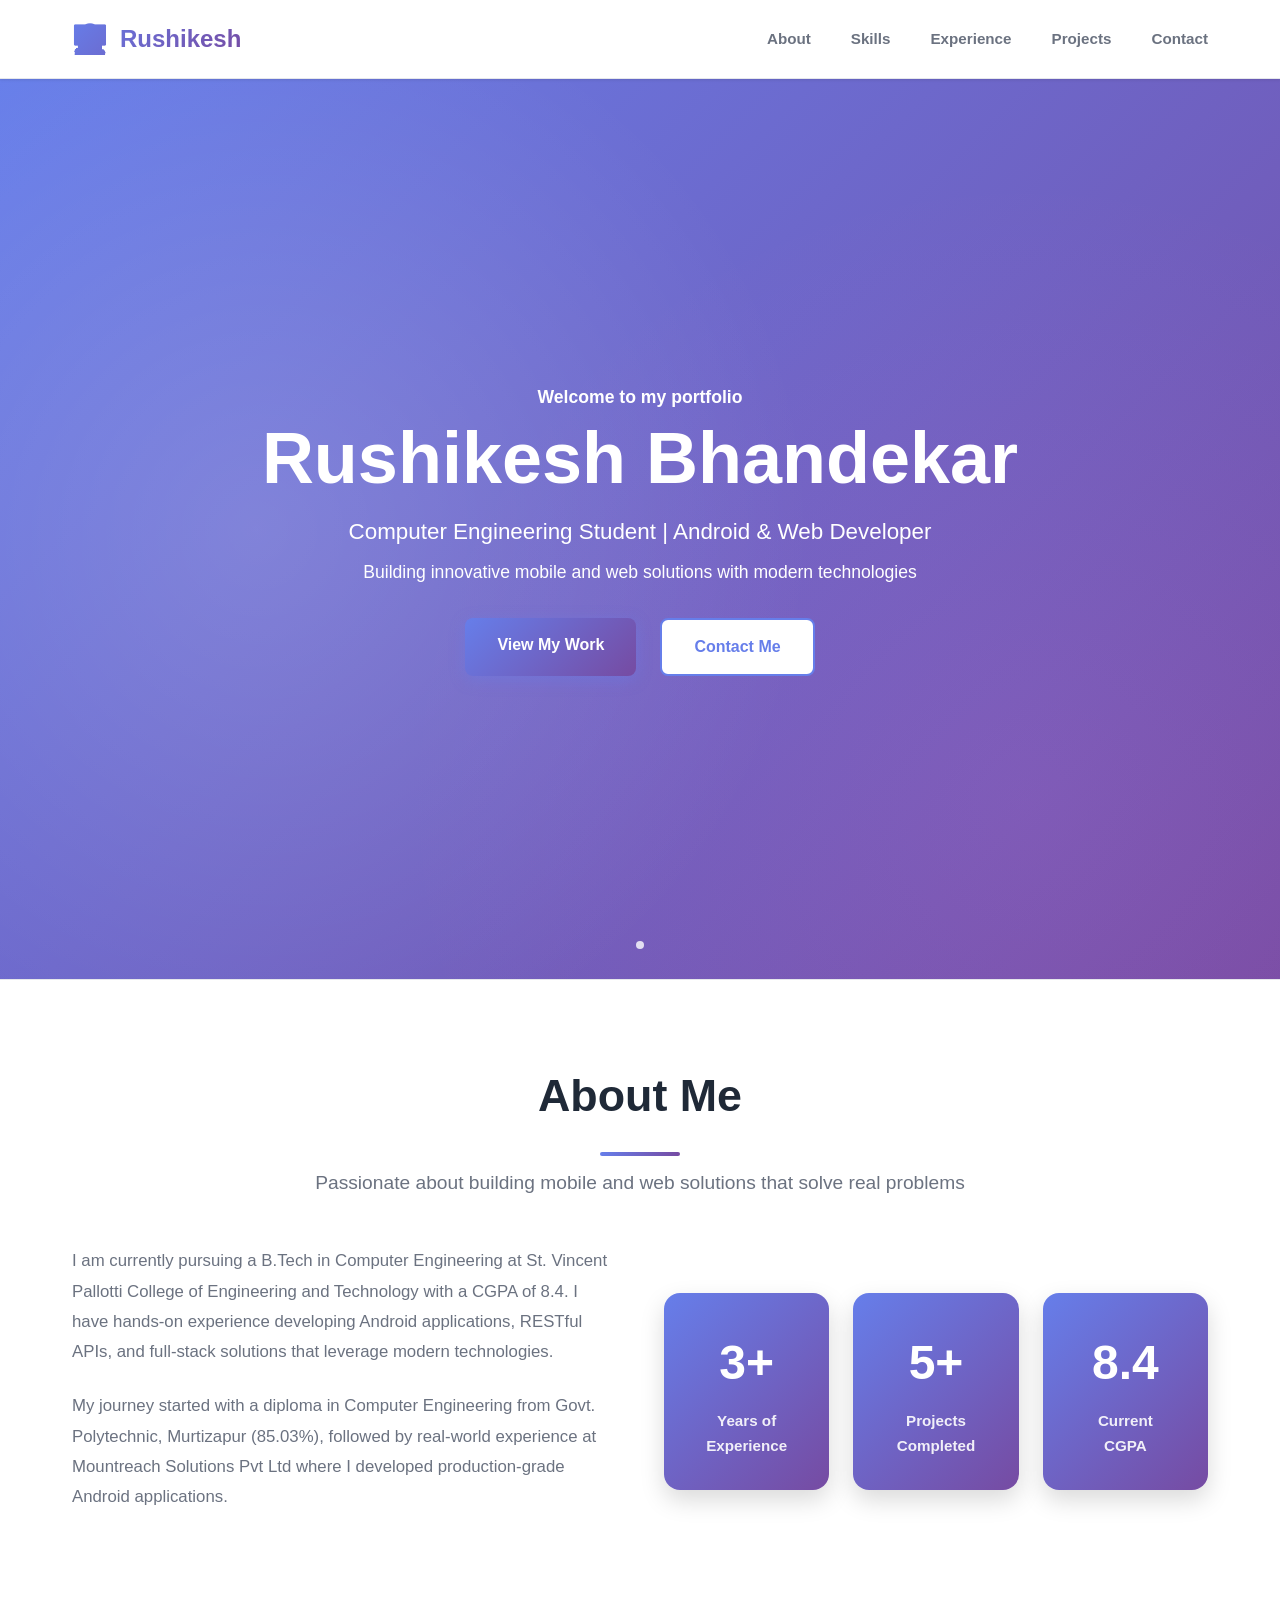
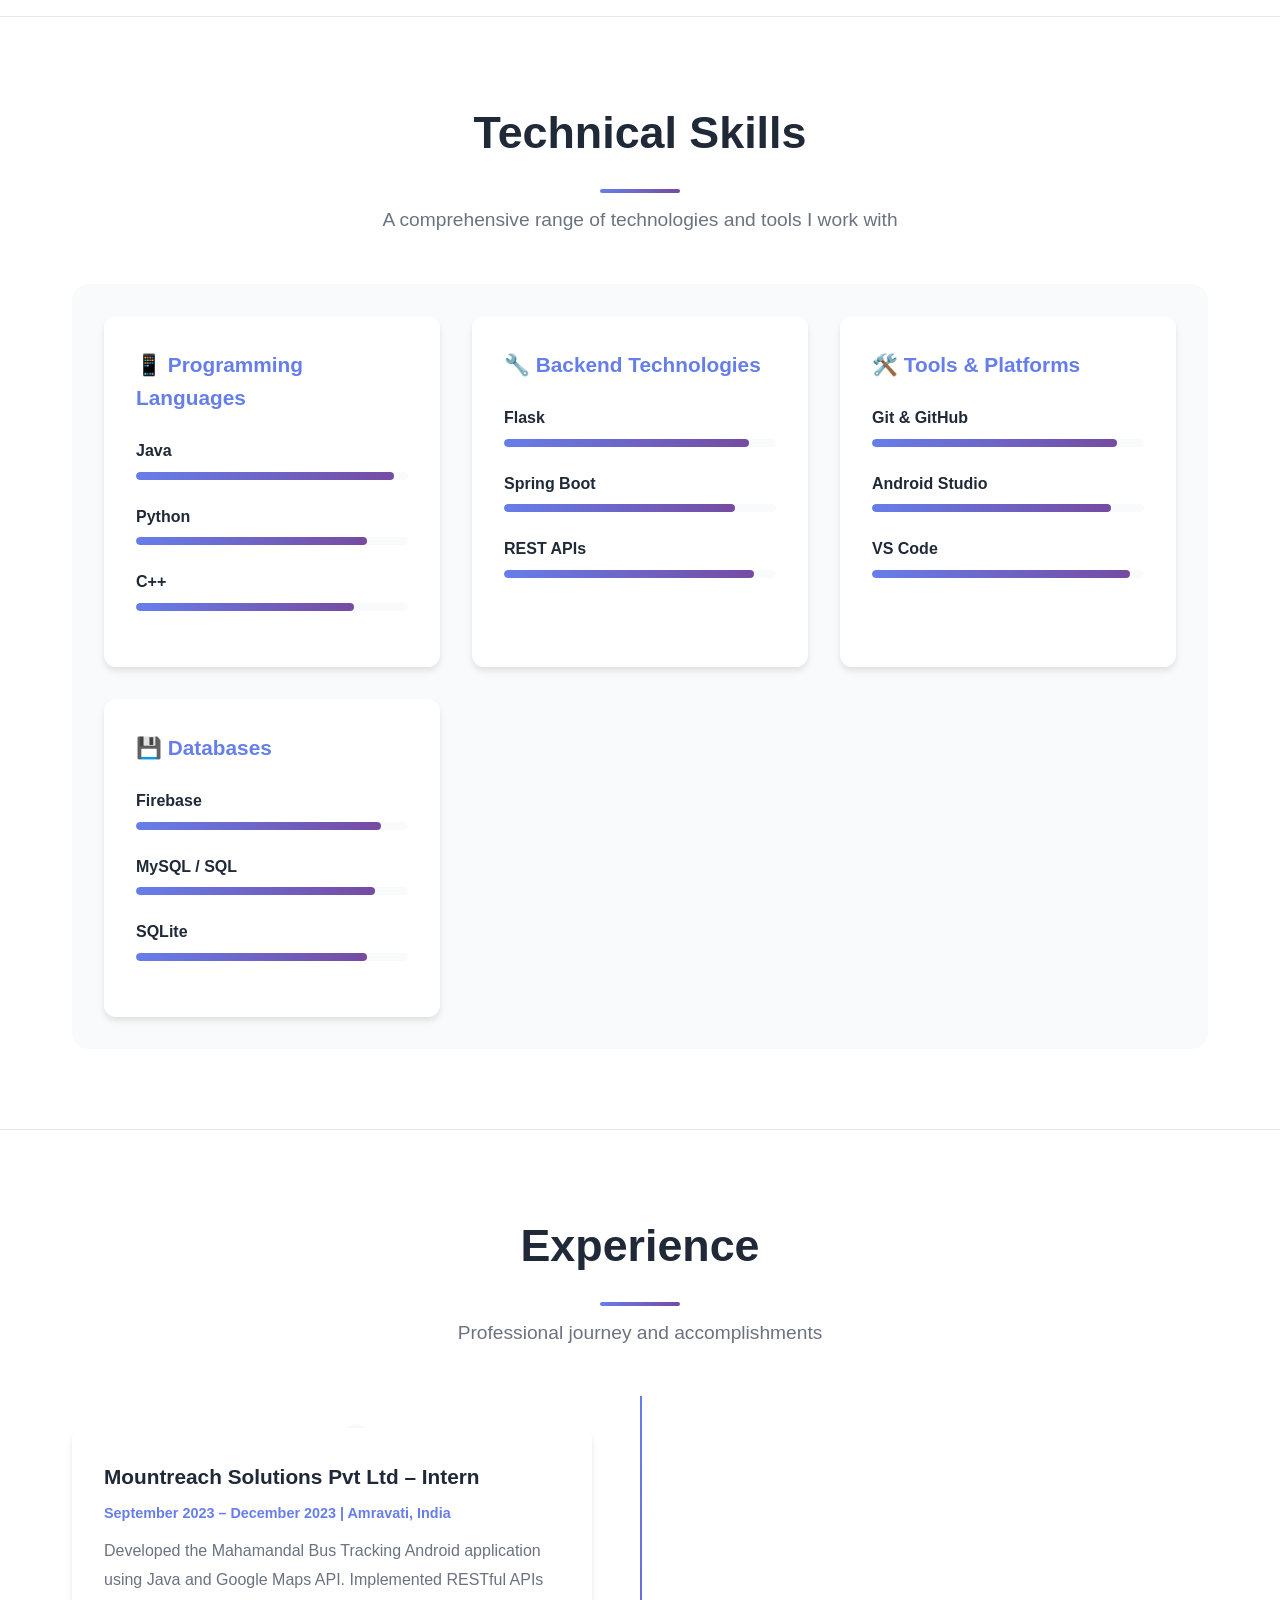
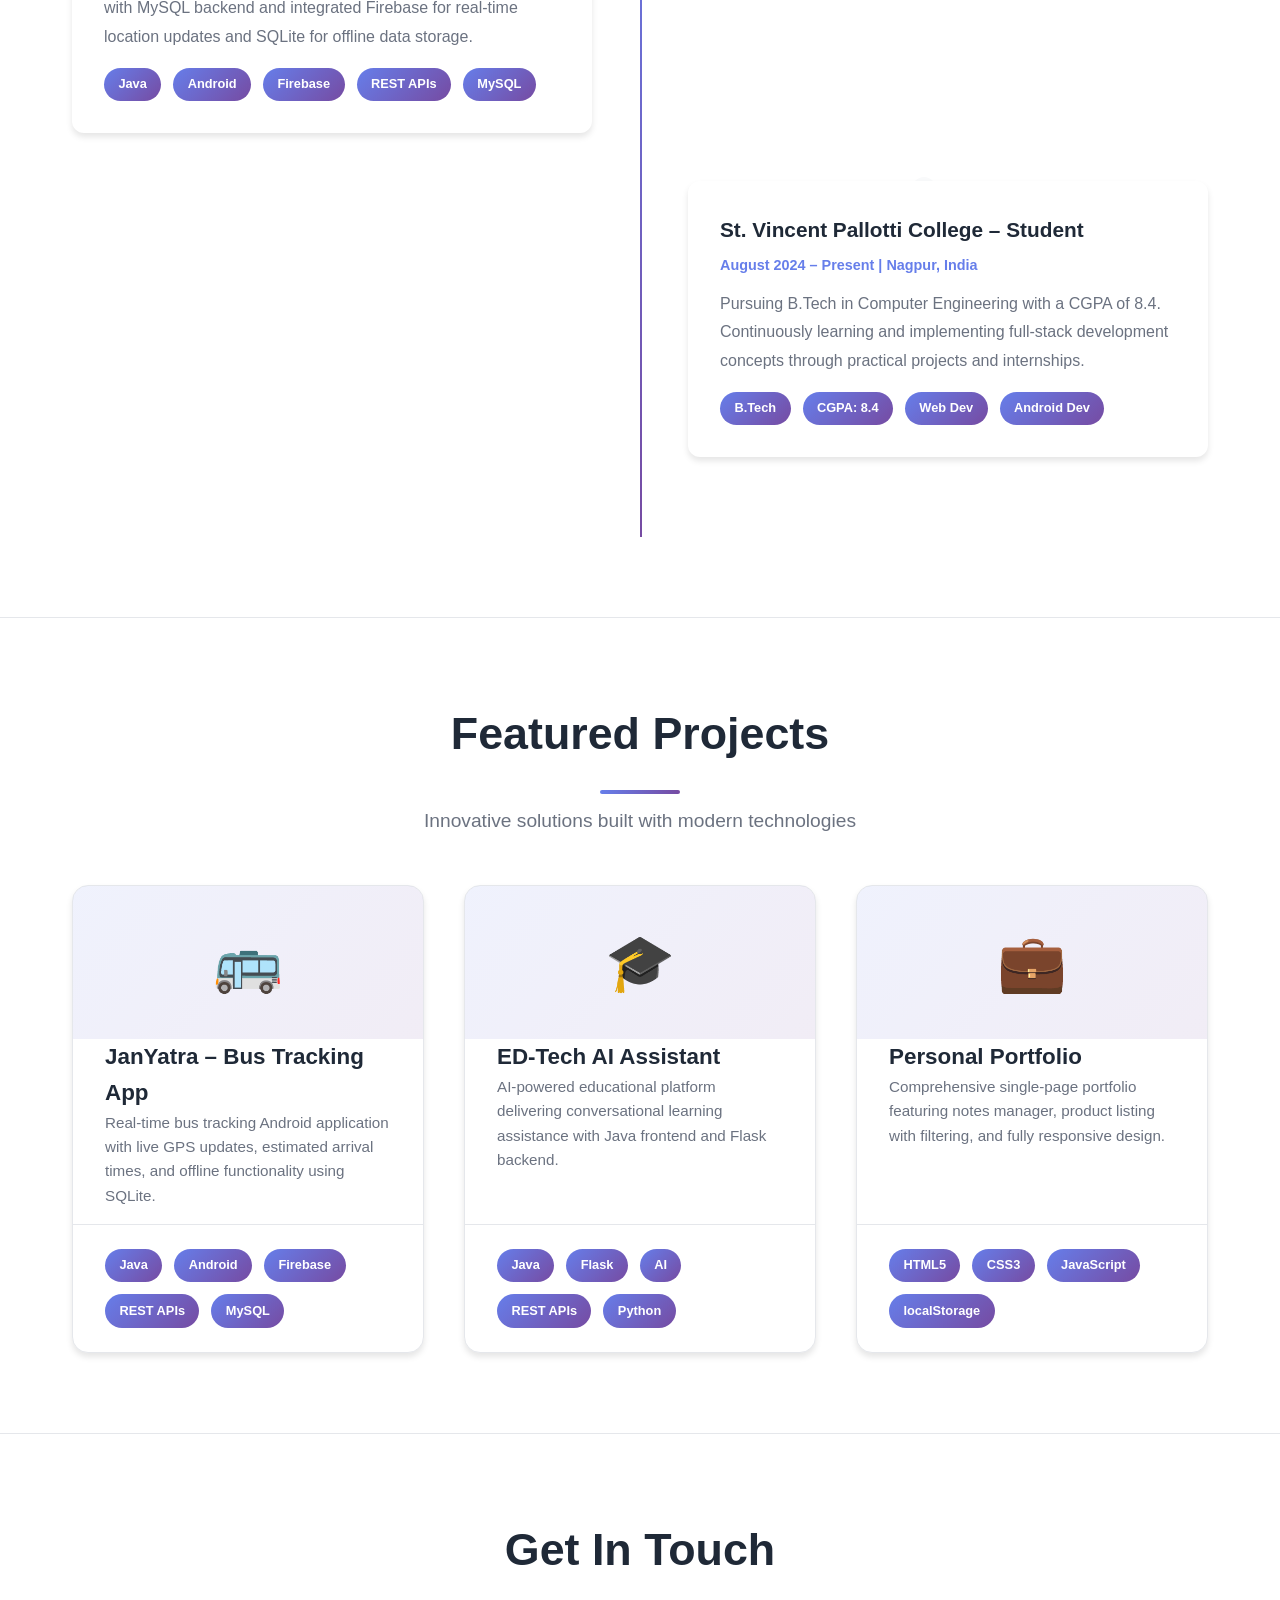
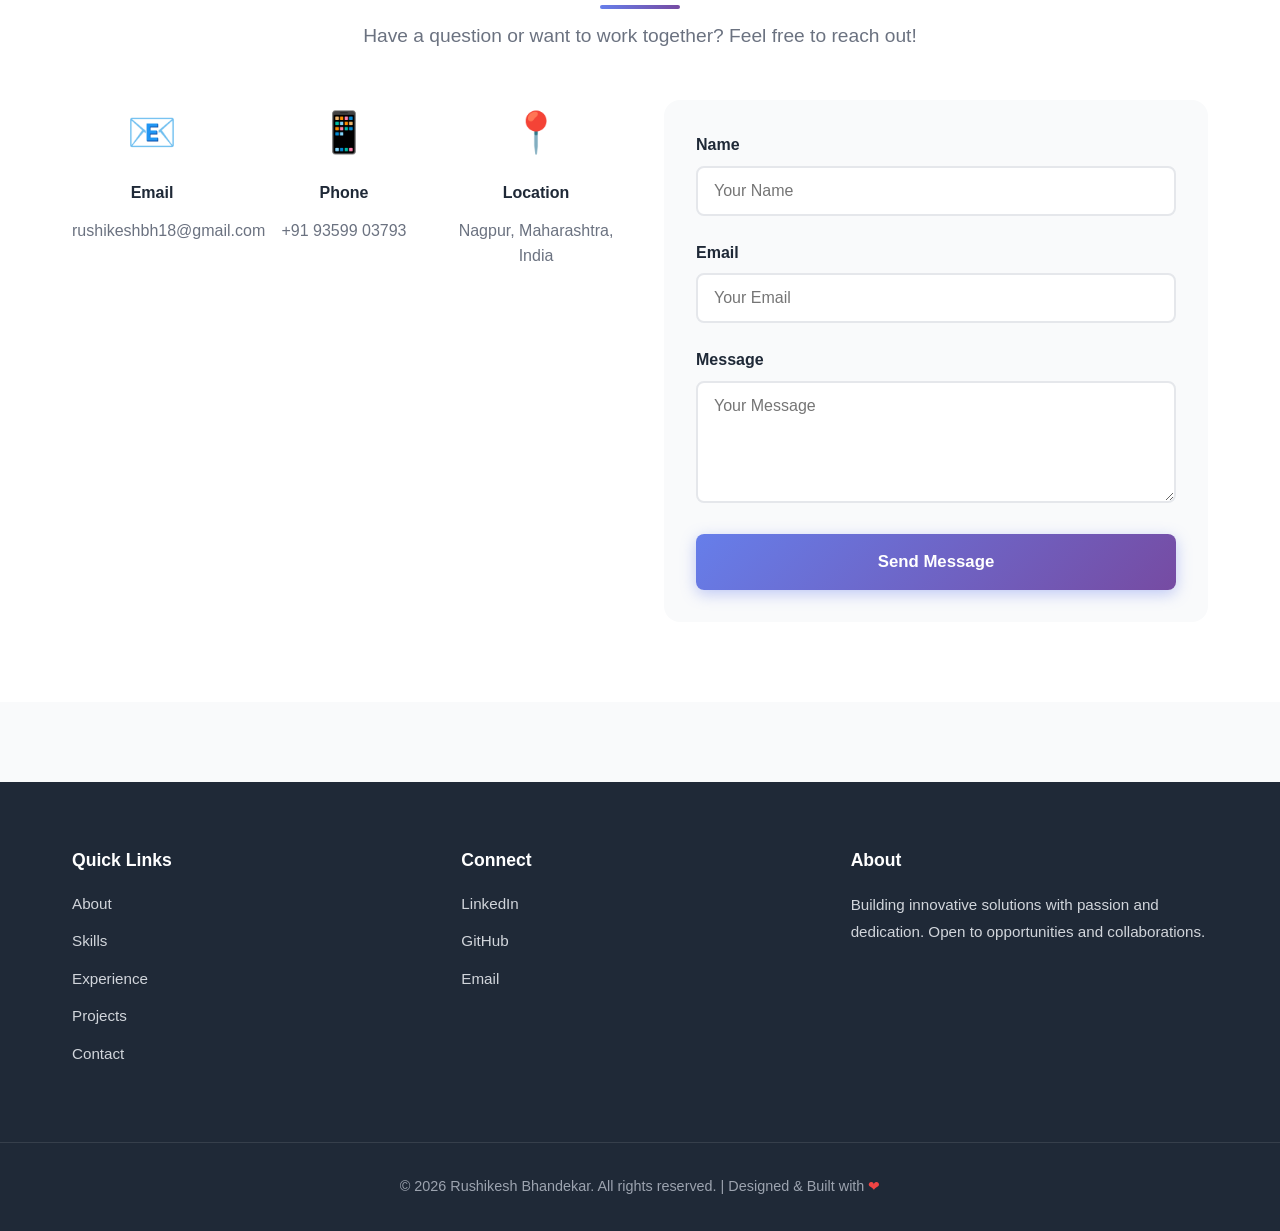
==== task-5-portfolio/index.html @ 99b53bf0 "Add Task 5: Professional Portfolio - Capstone Project with Performance Optimization" ====
<!DOCTYPE html>
<html lang="en">
<head>
    <meta charset="UTF-8">
    <meta name="viewport" content="width=device-width, initial-scale=1.0">
    <title>Rushikesh Bhandekar - Portfolio</title>
    <link rel="stylesheet" href="styles.css">
</head>
<body>
    <!-- Navigation -->
    <nav class="navbar">
        <div class="nav-container">
            <div class="logo">
                <span class="logo-icon">👨‍💻</span>
                <span class="logo-text">Rushikesh</span>
            </div>
            <button class="mobile-menu-toggle" id="mobileMenuToggle">
                <span></span>
                <span></span>
                <span></span>
            </button>
            <ul class="nav-links" id="navLinks">
                <li><a href="#about" class="nav-link active">About</a></li>
                <li><a href="#skills" class="nav-link">Skills</a></li>
                <li><a href="#experience" class="nav-link">Experience</a></li>
                <li><a href="#projects" class="nav-link">Projects</a></li>
                <li><a href="#contact" class="nav-link">Contact</a></li>
            </ul>
        </div>
    </nav>

    <!-- Hero Section -->
    <section class="hero">
        <div class="hero-bg"></div>
        <div class="hero-content">
            <div class="hero-text">
                <p class="hero-greeting">Welcome to my portfolio</p>
                <h1 class="hero-title">Rushikesh Bhandekar</h1>
                <p class="hero-subtitle">Computer Engineering Student | Android & Web Developer</p>
                <p class="hero-description">Building innovative mobile and web solutions with modern technologies</p>
            </div>
            <div class="hero-buttons">
                <a href="#projects" class="btn btn-primary">View My Work</a>
                <a href="#contact" class="btn btn-secondary">Contact Me</a>
            </div>
        </div>
        <div class="scroll-indicator">
            <div class="scroll-dot"></div>
        </div>
    </section>

    <!-- About Section -->
    <section class="section" id="about">
        <div class="section-wrapper">
            <h2 class="section-title">About Me</h2>
            <p class="section-subtitle">Passionate about building mobile and web solutions that solve real problems</p>
            <div class="about-grid">
                <div class="about-info">
                    <p>I am currently pursuing a B.Tech in Computer Engineering at St. Vincent Pallotti College of Engineering and Technology with a CGPA of 8.4. I have hands-on experience developing Android applications, RESTful APIs, and full-stack solutions that leverage modern technologies.</p>
                    <p>My journey started with a diploma in Computer Engineering from Govt. Polytechnic, Murtizapur (85.03%), followed by real-world experience at Mountreach Solutions Pvt Ltd where I developed production-grade Android applications.</p>
                </div>
                <div class="about-stats">
                    <div class="stat-box">
                        <span class="stat-number">3+</span>
                        <span class="stat-label">Years of Experience</span>
                    </div>
                    <div class="stat-box">
                        <span class="stat-number">5+</span>
                        <span class="stat-label">Projects Completed</span>
                    </div>
                    <div class="stat-box">
                        <span class="stat-number">8.4</span>
                        <span class="stat-label">Current CGPA</span>
                    </div>
                </div>
            </div>
        </div>
    </section>

    <!-- Skills Section -->
    <section class="section" id="skills">
        <div class="section-wrapper">
            <h2 class="section-title">Technical Skills</h2>
            <p class="section-subtitle">A comprehensive range of technologies and tools I work with</p>
            <div class="skills-container">
                <div class="skills-grid">
                    <div class="skill-category">
                        <h3>📱 Programming Languages</h3>
                        <div class="skill-item">
                            <span class="skill-name">Java</span>
                            <div class="skill-bar">
                                <div class="skill-progress" style="width: 95%"></div>
                            </div>
                        </div>
                        <div class="skill-item">
                            <span class="skill-name">Python</span>
                            <div class="skill-bar">
                                <div class="skill-progress" style="width: 85%"></div>
                            </div>
                        </div>
                        <div class="skill-item">
                            <span class="skill-name">C++</span>
                            <div class="skill-bar">
                                <div class="skill-progress" style="width: 80%"></div>
                            </div>
                        </div>
                    </div>
                    <div class="skill-category">
                        <h3>🔧 Backend Technologies</h3>
                        <div class="skill-item">
                            <span class="skill-name">Flask</span>
                            <div class="skill-bar">
                                <div class="skill-progress" style="width: 90%"></div>
                            </div>
                        </div>
                        <div class="skill-item">
                            <span class="skill-name">Spring Boot</span>
                            <div class="skill-bar">
                                <div class="skill-progress" style="width: 85%"></div>
                            </div>
                        </div>
                        <div class="skill-item">
                            <span class="skill-name">REST APIs</span>
                            <div class="skill-bar">
                                <div class="skill-progress" style="width: 92%"></div>
                            </div>
                        </div>
                    </div>
                    <div class="skill-category">
                        <h3>🛠️ Tools & Platforms</h3>
                        <div class="skill-item">
                            <span class="skill-name">Git & GitHub</span>
                            <div class="skill-bar">
                                <div class="skill-progress" style="width: 90%"></div>
                            </div>
                        </div>
                        <div class="skill-item">
                            <span class="skill-name">Android Studio</span>
                            <div class="skill-bar">
                                <div class="skill-progress" style="width: 88%"></div>
                            </div>
                        </div>
                        <div class="skill-item">
                            <span class="skill-name">VS Code</span>
                            <div class="skill-bar">
                                <div class="skill-progress" style="width: 95%"></div>
                            </div>
                        </div>
                    </div>
                    <div class="skill-category">
                        <h3>💾 Databases</h3>
                        <div class="skill-item">
                            <span class="skill-name">Firebase</span>
                            <div class="skill-bar">
                                <div class="skill-progress" style="width: 90%"></div>
                            </div>
                        </div>
                        <div class="skill-item">
                            <span class="skill-name">MySQL / SQL</span>
                            <div class="skill-bar">
                                <div class="skill-progress" style="width: 88%"></div>
                            </div>
                        </div>
                        <div class="skill-item">
                            <span class="skill-name">SQLite</span>
                            <div class="skill-bar">
                                <div class="skill-progress" style="width: 85%"></div>
                            </div>
                        </div>
                    </div>
                </div>
            </div>
        </div>
    </section>

    <!-- Experience Section -->
    <section class="section" id="experience">
        <div class="section-wrapper">
            <h2 class="section-title">Experience</h2>
            <p class="section-subtitle">Professional journey and accomplishments</p>
            <div class="experience-timeline">
                <div class="timeline-item">
                    <div class="timeline-marker"></div>
                    <div class="timeline-content">
                        <h3>Mountreach Solutions Pvt Ltd – Intern</h3>
                        <p class="timeline-date">September 2023 – December 2023 | Amravati, India</p>
                        <p class="timeline-description">Developed the Mahamandal Bus Tracking Android application using Java and Google Maps API. Implemented RESTful APIs with MySQL backend and integrated Firebase for real-time location updates and SQLite for offline data storage.</p>
                        <div class="timeline-tags">
                            <span class="tag">Java</span>
                            <span class="tag">Android</span>
                            <span class="tag">Firebase</span>
                            <span class="tag">REST APIs</span>
                            <span class="tag">MySQL</span>
                        </div>
                    </div>
                </div>
                <div class="timeline-item">
                    <div class="timeline-marker"></div>
                    <div class="timeline-content">
                        <h3>St. Vincent Pallotti College – Student</h3>
                        <p class="timeline-date">August 2024 – Present | Nagpur, India</p>
                        <p class="timeline-description">Pursuing B.Tech in Computer Engineering with a CGPA of 8.4. Continuously learning and implementing full-stack development concepts through practical projects and internships.</p>
                        <div class="timeline-tags">
                            <span class="tag">B.Tech</span>
                            <span class="tag">CGPA: 8.4</span>
                            <span class="tag">Web Dev</span>
                            <span class="tag">Android Dev</span>
                        </div>
                    </div>
                </div>
            </div>
        </div>
    </section>

    <!-- Projects Section -->
    <section class="section" id="projects">
        <div class="section-wrapper">
            <h2 class="section-title">Featured Projects</h2>
            <p class="section-subtitle">Innovative solutions built with modern technologies</p>
            <div class="projects-grid">
                <div class="project-card">
                    <div class="project-icon">🚌</div>
                    <h3 class="project-title">JanYatra – Bus Tracking App</h3>
                    <p class="project-description">Real-time bus tracking Android application with live GPS updates, estimated arrival times, and offline functionality using SQLite.</p>
                    <div class="project-tags">
                        <span class="tag">Java</span>
                        <span class="tag">Android</span>
                        <span class="tag">Firebase</span>
                        <span class="tag">REST APIs</span>
                        <span class="tag">MySQL</span>
                    </div>
                </div>
                <div class="project-card">
                    <div class="project-icon">🎓</div>
                    <h3 class="project-title">ED-Tech AI Assistant</h3>
                    <p class="project-description">AI-powered educational platform delivering conversational learning assistance with Java frontend and Flask backend.</p>
                    <div class="project-tags">
                        <span class="tag">Java</span>
                        <span class="tag">Flask</span>
                        <span class="tag">AI</span>
                        <span class="tag">REST APIs</span>
                        <span class="tag">Python</span>
                    </div>
                </div>
                <div class="project-card">
                    <div class="project-icon">💼</div>
                    <h3 class="project-title">Personal Portfolio</h3>
                    <p class="project-description">Comprehensive single-page portfolio featuring notes manager, product listing with filtering, and fully responsive design.</p>
                    <div class="project-tags">
                        <span class="tag">HTML5</span>
                        <span class="tag">CSS3</span>
                        <span class="tag">JavaScript</span>
                        <span class="tag">localStorage</span>
                    </div>
                </div>
            </div>
        </div>
    </section>

    <!-- Contact Section -->
    <section class="section" id="contact">
        <div class="section-wrapper">
            <h2 class="section-title">Get In Touch</h2>
            <p class="section-subtitle">Have a question or want to work together? Feel free to reach out!</p>
            <div class="contact-grid">
                <div class="contact-info">
                    <div class="contact-item">
                        <span class="contact-icon">📧</span>
                        <h4>Email</h4>
                        <a href="mailto:rushikeshbh18@gmail.com">rushikeshbh18@gmail.com</a>
                    </div>
                    <div class="contact-item">
                        <span class="contact-icon">📱</span>
                        <h4>Phone</h4>
                        <a href="tel:+919359903793">+91 93599 03793</a>
                    </div>
                    <div class="contact-item">
                        <span class="contact-icon">📍</span>
                        <h4>Location</h4>
                        <p>Nagpur, Maharashtra, India</p>
                    </div>
                </div>
                <form class="contact-form" id="contactForm">
                    <div class="form-group">
                        <label for="contactName" class="form-label">Name</label>
                        <input type="text" id="contactName" placeholder="Your Name" required class="form-input">
                    </div>
                    <div class="form-group">
                        <label for="contactEmail" class="form-label">Email</label>
                        <input type="email" id="contactEmail" placeholder="Your Email" required class="form-input">
                    </div>
                    <div class="form-group">
                        <label for="contactMessage" class="form-label">Message</label>
                        <textarea id="contactMessage" placeholder="Your Message" rows="5" required class="form-input"></textarea>
                    </div>
                    <button type="submit" class="btn btn-primary btn-large">Send Message</button>
                    <div id="contactSuccess" class="success-message hidden">✓ Message sent successfully!</div>
                </form>
            </div>
        </div>
    </section>

    <!-- Footer -->
    <footer class="footer">
        <div class="footer-content">
            <div class="footer-section">
                <h4>Quick Links</h4>
                <ul class="footer-links">
                    <li><a href="#about">About</a></li>
                    <li><a href="#skills">Skills</a></li>
                    <li><a href="#experience">Experience</a></li>
                    <li><a href="#projects">Projects</a></li>
                    <li><a href="#contact">Contact</a></li>
                </ul>
            </div>
            <div class="footer-section">
                <h4>Connect</h4>
                <ul class="social-links">
                    <li><a href="https://www.linkedin.com" target="_blank">LinkedIn</a></li>
                    <li><a href="https://github.com" target="_blank">GitHub</a></li>
                    <li><a href="mailto:rushikeshbh18@gmail.com">Email</a></li>
                </ul>
            </div>
            <div class="footer-section">
                <h4>About</h4>
                <p>Building innovative solutions with passion and dedication. Open to opportunities and collaborations.</p>
            </div>
        </div>
        <div class="footer-bottom">
            <p>&copy; 2026 Rushikesh Bhandekar. All rights reserved. | Designed & Built with <span class="heart">❤</span></p>
        </div>
    </footer>

    <script src="script.js"></script>
</body>
</html>
---- task-5-portfolio/styles.css ----
/* ============================================
   RUSHIKESH BHANDEKAR - PROFESSIONAL PORTFOLIO
   Modern, Clean, and Impressive Design
   ============================================ */

:root {
    --primary: #667eea;
    --primary-dark: #5568d3;
    --secondary: #764ba2;
    --accent: #f093fb;
    --success: #10b981;
    --danger: #ef4444;
    --text-dark: #1f2937;
    --text-light: #6b7280;
    --text-lighter: #9ca3af;
    --bg-light: #f9fafb;
    --bg-white: #ffffff;
    --border: #e5e7eb;
    --shadow-xs: 0 1px 2px rgba(0,0,0,0.05);
    --shadow-sm: 0 1px 3px rgba(0,0,0,0.1);
    --shadow-md: 0 4px 6px rgba(0,0,0,0.1);
    --shadow-lg: 0 10px 25px rgba(0,0,0,0.15);
    --shadow-xl: 0 20px 50px rgba(102,126,234,0.2);
    --transition: all 0.3s cubic-bezier(0.4, 0, 0.2, 1);
}

* {margin: 0; padding: 0; box-sizing: border-box;}
html {scroll-behavior: smooth;}
body {
    font-family: -apple-system, BlinkMacSystemFont, 'Segoe UI', 'Roboto', 'Oxygen', 'Ubuntu', 'Cantarell', sans-serif;
    background: var(--bg-light);
    color: var(--text-dark);
    line-height: 1.6;
}

/* ============= Navigation ============= */
.navbar {
    position: sticky;
    top: 0;
    background: rgba(255, 255, 255, 0.95);
    backdrop-filter: blur(10px);
    border-bottom: 1px solid var(--border);
    box-shadow: var(--shadow-sm);
    z-index: 1000;
    transition: var(--transition);
}

.nav-container {
    max-width: 1200px;
    margin: 0 auto;
    padding: 1rem 2rem;
    display: flex;
    justify-content: space-between;
    align-items: center;
}

.logo {
    display: flex;
    align-items: center;
    gap: 0.75rem;
    font-size: 1.5rem;
    font-weight: 800;
    background: linear-gradient(135deg, var(--primary), var(--secondary));
    -webkit-background-clip: text;
    -webkit-text-fill-color: transparent;
    background-clip: text;
    cursor: pointer;
    transition: var(--transition);
}

.logo:hover {
    transform: scale(1.05);
}

.logo-icon {font-size: 1.8rem;}

.nav-links {
    display: flex;
    list-style: none;
    gap: 2.5rem;
}

.nav-link {
    color: var(--text-light);
    text-decoration: none;
    font-weight: 600;
    font-size: 0.95rem;
    position: relative;
    transition: var(--transition);
}

.nav-link::after {
    content: '';
    position: absolute;
    bottom: -8px;
    left: 0;
    width: 0;
    height: 2px;
    background: linear-gradient(90deg, var(--primary), var(--secondary));
    transition: width 0.3s ease;
}

.nav-link:hover::after,
.nav-link.active::after {
    width: 100%;
}

.nav-link:hover,
.nav-link.active {
    color: var(--primary);
}

.mobile-menu-toggle {
    display: none;
    flex-direction: column;
    gap: 0.4rem;
    background: none;
    border: none;
    cursor: pointer;
    z-index: 1001;
}

.mobile-menu-toggle span {
    width: 25px;
    height: 3px;
    background: var(--text-dark);
    border-radius: 2px;
    transition: var(--transition);
}

.mobile-menu-toggle.active span:nth-child(1) {
    transform: rotate(45deg) translate(8px, 8px);
}

.mobile-menu-toggle.active span:nth-child(2) {
    opacity: 0;
}

.mobile-menu-toggle.active span:nth-child(3) {
    transform: rotate(-45deg) translate(7px, -7px);
}

/* ============= Hero Section ============= */
.hero {
    position: relative;
    min-height: 100vh;
    display: flex;
    align-items: center;
    justify-content: center;
    overflow: hidden;
    background: linear-gradient(135deg, var(--primary) 0%, var(--secondary) 100%);
    color: var(--bg-white);
    padding: 2rem;
}

.hero-bg {
    position: absolute;
    top: 0;
    left: 0;
    right: 0;
    bottom: 0;
    background: 
        radial-gradient(circle at 20% 50%, rgba(255,255,255,0.15) 0%, transparent 50%),
        radial-gradient(circle at 80% 80%, rgba(240, 147, 251, 0.1) 0%, transparent 50%);
    animation: bgAnimation 15s ease infinite;
}

@keyframes bgAnimation {
    0%, 100% { transform: translate(0, 0); }
    50% { transform: translate(20px, 20px); }
}

.hero-content {
    position: relative;
    z-index: 2;
    max-width: 800px;
    text-align: center;
    animation: fadeInUp 0.8s ease forwards;
}

.hero-greeting {
    font-size: 1.1rem;
    font-weight: 600;
    opacity: 0.9;
    margin-bottom: 0.5rem;
    animation: fadeInUp 0.8s ease 0.1s forwards;
    opacity: 0;
}

.hero-title {
    font-size: 4.5rem;
    font-weight: 900;
    margin-bottom: 1rem;
    line-height: 1.1;
    animation: fadeInUp 0.8s ease 0.2s forwards;
    opacity: 0;
}

.hero-subtitle {
    font-size: 1.4rem;
    margin-bottom: 0.5rem;
    opacity: 0.95;
    font-weight: 500;
    animation: fadeInUp 0.8s ease 0.3s forwards;
    opacity: 0;
}

.hero-description {
    font-size: 1.1rem;
    opacity: 0.85;
    margin-bottom: 2rem;
    animation: fadeInUp 0.8s ease 0.4s forwards;
    opacity: 0;
}

.hero-buttons {
    display: flex;
    gap: 1.5rem;
    justify-content: center;
    flex-wrap: wrap;
    animation: fadeInUp 0.8s ease 0.5s forwards;
    opacity: 0;
}

.scroll-indicator {
    position: absolute;
    bottom: 30px;
    left: 50%;
    transform: translateX(-50%);
    animation: bounce 2s infinite;
}

.scroll-dot {
    width: 8px;
    height: 8px;
    background: rgba(255, 255, 255, 0.8);
    border-radius: 50%;
}

@keyframes fadeInUp {
    from {
        opacity: 0;
        transform: translateY(30px);
    }
    to {
        opacity: 1;
        transform: translateY(0);
    }
}

@keyframes bounce {
    0%, 100% { transform: translateX(-50%) translateY(0); }
    50% { transform: translateX(-50%) translateY(-10px); }
}

/* ============= Sections ============= */
.section {
    background: var(--bg-white);
    border-top: 1px solid var(--border);
}

.section-wrapper {
    max-width: 1200px;
    margin: 0 auto;
    padding: 5rem 2rem;
}

.section-title {
    font-size: 2.8rem;
    font-weight: 800;
    text-align: center;
    margin-bottom: 0.75rem;
    color: var(--text-dark);
    position: relative;
    padding-bottom: 1.5rem;
}

.section-title::after {
    content: '';
    position: absolute;
    bottom: 0;
    left: 50%;
    transform: translateX(-50%);
    width: 80px;
    height: 4px;
    background: linear-gradient(90deg, var(--primary), var(--secondary));
    border-radius: 2px;
}

.section-subtitle {
    text-align: center;
    color: var(--text-light);
    font-size: 1.2rem;
    margin-bottom: 3rem;
    font-weight: 500;
}

/* ============= About Section ============= */
.about-grid {
    display: grid;
    grid-template-columns: 1fr 1fr;
    gap: 3rem;
    align-items: center;
}

.about-info p {
    margin-bottom: 1.5rem;
    font-size: 1.05rem;
    line-height: 1.8;
    color: var(--text-light);
}

.about-stats {
    display: grid;
    grid-template-columns: repeat(3, 1fr);
    gap: 1.5rem;
}

.stat-box {
    background: linear-gradient(135deg, var(--primary), var(--secondary));
    color: var(--bg-white);
    padding: 2rem;
    border-radius: 16px;
    text-align: center;
    box-shadow: var(--shadow-lg);
    transition: var(--transition);
    transform: translateY(0);
}

.stat-box:hover {
    transform: translateY(-10px);
    box-shadow: var(--shadow-xl);
}

.stat-number {
    display: block;
    font-size: 3rem;
    font-weight: 900;
    margin-bottom: 0.5rem;
}

.stat-label {
    display: block;
    font-size: 0.95rem;
    opacity: 0.9;
    font-weight: 600;
}

/* ============= Skills Section ============= */
.skills-container {
    background: var(--bg-light);
    padding: 2rem;
    border-radius: 16px;
}

.skills-grid {
    display: grid;
    grid-template-columns: repeat(auto-fit, minmax(250px, 1fr));
    gap: 2rem;
}

.skill-category {
    background: var(--bg-white);
    padding: 2rem;
    border-radius: 12px;
    box-shadow: var(--shadow-md);
    transition: var(--transition);
}

.skill-category:hover {
    box-shadow: var(--shadow-lg);
    transform: translateY(-5px);
}

.skill-category h3 {
    font-size: 1.3rem;
    margin-bottom: 1.5rem;
    color: var(--primary);
}

.skill-item {
    margin-bottom: 1.5rem;
}

.skill-name {
    display: flex;
    justify-content: space-between;
    align-items: center;
    margin-bottom: 0.5rem;
    font-weight: 600;
    color: var(--text-dark);
}

.skill-bar {
    width: 100%;
    height: 8px;
    background: var(--bg-light);
    border-radius: 4px;
    overflow: hidden;
}

.skill-progress {
    height: 100%;
    background: linear-gradient(90deg, var(--primary), var(--secondary));
    border-radius: 4px;
    transition: width 1s ease;
    animation: slideRight 1s ease forwards;
}

@keyframes slideRight {
    from { width: 0 !important; }
}

/* ============= Experience Section ============= */
.experience-timeline {
    position: relative;
    padding: 2rem 0;
}

.experience-timeline::before {
    content: '';
    position: absolute;
    left: 50%;
    top: 0;
    bottom: 0;
    width: 2px;
    background: linear-gradient(180deg, var(--primary), var(--secondary));
}

.timeline-item {
    margin-bottom: 3rem;
    position: relative;
}

.timeline-item:nth-child(odd) {
    margin-left: 0;
    margin-right: 50%;
    padding-right: 3rem;
}

.timeline-item:nth-child(even) {
    margin-left: 50%;
    margin-right: 0;
    padding-left: 3rem;
}

.timeline-marker {
    position: absolute;
    left: 50%;
    top: 0;
    width: 16px;
    height: 16px;
    background: var(--bg-white);
    border: 3px solid var(--primary);
    border-radius: 50%;
    transform: translateX(-50%);
    box-shadow: 0 0 0 4px var(--bg-light);
}

.timeline-content {
    background: var(--bg-white);
    padding: 2rem;
    border-radius: 12px;
    box-shadow: var(--shadow-md);
    transition: var(--transition);
}

.timeline-content:hover {
    box-shadow: var(--shadow-lg);
    transform: translateY(-5px);
}

.timeline-content h3 {
    font-size: 1.3rem;
    margin-bottom: 0.5rem;
    color: var(--text-dark);
}

.timeline-date {
    color: var(--primary);
    font-weight: 600;
    font-size: 0.9rem;
    margin-bottom: 0.75rem;
}

.timeline-description {
    color: var(--text-light);
    line-height: 1.8;
    margin-bottom: 1rem;
}

.timeline-tags {
    display: flex;
    flex-wrap: wrap;
    gap: 0.75rem;
}

.tag {
    background: linear-gradient(135deg, var(--primary), var(--secondary));
    color: var(--bg-white);
    padding: 0.4rem 0.9rem;
    border-radius: 20px;
    font-size: 0.8rem;
    font-weight: 600;
}

/* ============= Projects Section ============= */
.projects-grid {
    display: grid;
    grid-template-columns: repeat(auto-fit, minmax(300px, 1fr));
    gap: 2.5rem;
}

.project-card {
    background: var(--bg-white);
    border-radius: 16px;
    overflow: hidden;
    box-shadow: var(--shadow-md);
    transition: var(--transition);
    display: flex;
    flex-direction: column;
    border: 1px solid var(--border);
}

.project-card:hover {
    transform: translateY(-15px);
    box-shadow: var(--shadow-xl);
    border-color: var(--primary);
}

.project-icon {
    font-size: 3.5rem;
    text-align: center;
    padding: 2rem;
    background: linear-gradient(135deg, rgba(102,126,234,0.1), rgba(118,75,162,0.1));
}

.project-title {
    font-size: 1.4rem;
    font-weight: 700;
    padding: 0 2rem;
    color: var(--text-dark);
}

.project-description {
    padding: 0 2rem 1rem;
    font-size: 0.95rem;
    color: var(--text-light);
    flex-grow: 1;
}

.project-tags {
    padding: 1.5rem 2rem;
    display: flex;
    flex-wrap: wrap;
    gap: 0.75rem;
    border-top: 1px solid var(--border);
}

/* ============= Contact Section ============= */
.contact-grid {
    display: grid;
    grid-template-columns: 1fr 1fr;
    gap: 3rem;
}

.contact-info {
    display: grid;
    grid-template-columns: repeat(auto-fit, minmax(150px, 1fr));
    gap: 2rem;
}

.contact-item {
    text-align: center;
}

.contact-icon {
    font-size: 2.5rem;
    display: block;
    margin-bottom: 1rem;
}

.contact-item h4 {
    margin-bottom: 0.75rem;
    color: var(--text-dark);
}

.contact-item a,
.contact-item p {
    color: var(--text-light);
    text-decoration: none;
    transition: var(--transition);
}

.contact-item a:hover {
    color: var(--primary);
}

.contact-form {
    background: var(--bg-light);
    padding: 2rem;
    border-radius: 16px;
}

.form-group {
    margin-bottom: 1.5rem;
}

.form-label {
    display: block;
    font-weight: 600;
    margin-bottom: 0.5rem;
    color: var(--text-dark);
}

.form-input {
    width: 100%;
    padding: 0.875rem 1rem;
    border: 2px solid var(--border);
    border-radius: 8px;
    font-size: 1rem;
    background: var(--bg-white);
    color: var(--text-dark);
    transition: var(--transition);
    font-family: inherit;
}

.form-input:focus {
    outline: none;
    border-color: var(--primary);
    box-shadow: 0 0 0 3px rgba(102, 126, 234, 0.1);
}

.success-message {
    background: #d1fae5;
    color: #065f46;
    padding: 1rem;
    border-radius: 8px;
    border-left: 4px solid var(--success);
    font-weight: 600;
    display: none;
    margin-top: 1rem;
}

.success-message.show {
    display: block;
    animation: slideDown 0.3s ease;
}

@keyframes slideDown {
    from {
        opacity: 0;
        transform: translateY(-10px);
    }
    to {
        opacity: 1;
        transform: translateY(0);
    }
}

/* ============= Buttons ============= */
.btn {
    padding: 0.875rem 2rem;
    border: none;
    border-radius: 8px;
    font-size: 1rem;
    font-weight: 600;
    cursor: pointer;
    transition: var(--transition);
    display: inline-block;
    text-decoration: none;
    text-align: center;
}

.btn-primary {
    background: linear-gradient(135deg, var(--primary), var(--secondary));
    color: var(--bg-white);
    box-shadow: 0 4px 15px rgba(102, 126, 234, 0.4);
}

.btn-primary:hover {
    transform: translateY(-3px);
    box-shadow: 0 6px 25px rgba(102, 126, 234, 0.5);
}

.btn-secondary {
    background: var(--bg-white);
    color: var(--primary);
    border: 2px solid var(--primary);
}

.btn-secondary:hover {
    background: var(--bg-light);
    border-color: var(--secondary);
    color: var(--secondary);
}

.btn-large {
    width: 100%;
    padding: 1.125rem 2rem;
    font-size: 1.05rem;
}

/* ============= Footer ============= */
.footer {
    background: var(--text-dark);
    color: var(--bg-white);
    margin-top: 5rem;
}

.footer-content {
    max-width: 1200px;
    margin: 0 auto;
    padding: 4rem 2rem;
    display: grid;
    grid-template-columns: repeat(auto-fit, minmax(250px, 1fr));
    gap: 2rem;
}

.footer-section h4 {
    font-size: 1.1rem;
    margin-bottom: 1rem;
    color: var(--bg-white);
    font-weight: 700;
}

.footer-section p {
    color: #d1d5db;
    font-size: 0.95rem;
    line-height: 1.8;
}

.footer-links,
.social-links {
    list-style: none;
}

.footer-links li,
.social-links li {
    margin-bottom: 0.75rem;
}

.footer-links a,
.social-links a {
    color: #d1d5db;
    text-decoration: none;
    transition: var(--transition);
    font-size: 0.95rem;
}

.footer-links a:hover,
.social-links a:hover {
    color: var(--primary);
    transform: translateX(5px);
}

.footer-bottom {
    border-top: 1px solid rgba(255, 255, 255, 0.1);
    padding: 2rem;
    text-align: center;
    color: #9ca3af;
    font-size: 0.9rem;
}

.heart {
    color: var(--danger);
    animation: heartbeat 0.6s ease infinite;
}

@keyframes heartbeat {
    0%, 100% { transform: scale(1); }
    50% { transform: scale(1.2); }
}

/* ============= Responsive Design ============= */
@media (max-width: 768px) {
    .hero-title { font-size: 3rem; }
    .hero-subtitle { font-size: 1.2rem; }
    .section-title { font-size: 2rem; }
    .about-grid { grid-template-columns: 1fr; }
    .about-stats { grid-template-columns: repeat(2, 1fr); gap: 1rem; }
    .nav-links { gap: 1rem; }
    
    .experience-timeline::before { left: 0; }
    .timeline-item:nth-child(odd),
    .timeline-item:nth-child(even) {
        margin-left: 0;
        margin-right: 0;
        padding-left: 3rem;
    }
    .timeline-marker { left: 0; }
    
    .contact-grid { grid-template-columns: 1fr; }
    .contact-info { grid-template-columns: repeat(3, 1fr); }
    .hero-buttons { flex-direction: column; gap: 1rem; }
}

@media (max-width: 480px) {
    .mobile-menu-toggle { display: flex; }
    .nav-links {
        position: absolute;
        top: 100%;
        left: 0;
        right: 0;
        background: var(--bg-white);
        flex-direction: column;
        gap: 0;
        max-height: 0;
        overflow: hidden;
        transition: max-height 0.3s ease;
    }
    .nav-links.active { max-height: 400px; }
    .nav-links li { border-bottom: 1px solid var(--border); }
    .nav-links a { display: block; padding: 1rem 2rem; }
    
    .logo-text { display: none; }
    .hero { padding: 2rem 1rem; min-height: 80vh; }
    .hero-title { font-size: 2rem; }
    .hero-subtitle { font-size: 1rem; }
    .section-title { font-size: 1.5rem; }
    .section-wrapper { padding: 3rem 1rem; }
    
    .about-stats { grid-template-columns: 1fr; }
    .projects-grid,
    .skills-grid { grid-template-columns: 1fr; }
    .contact-info { grid-template-columns: 1fr; }
    .form-input { font-size: 16px; }
}

@media (max-width: 360px) {
    .hero-title { font-size: 1.5rem; }
    .section-title { font-size: 1.3rem; }
    .stat-number { font-size: 2rem; }
    .project-title { font-size: 1.1rem; }
    .btn { padding: 0.75rem 1.5rem; font-size: 0.9rem; }
}

/* ============= Utility Classes ============= */
.hidden { display: none !important; }
.show { display: block !important; }
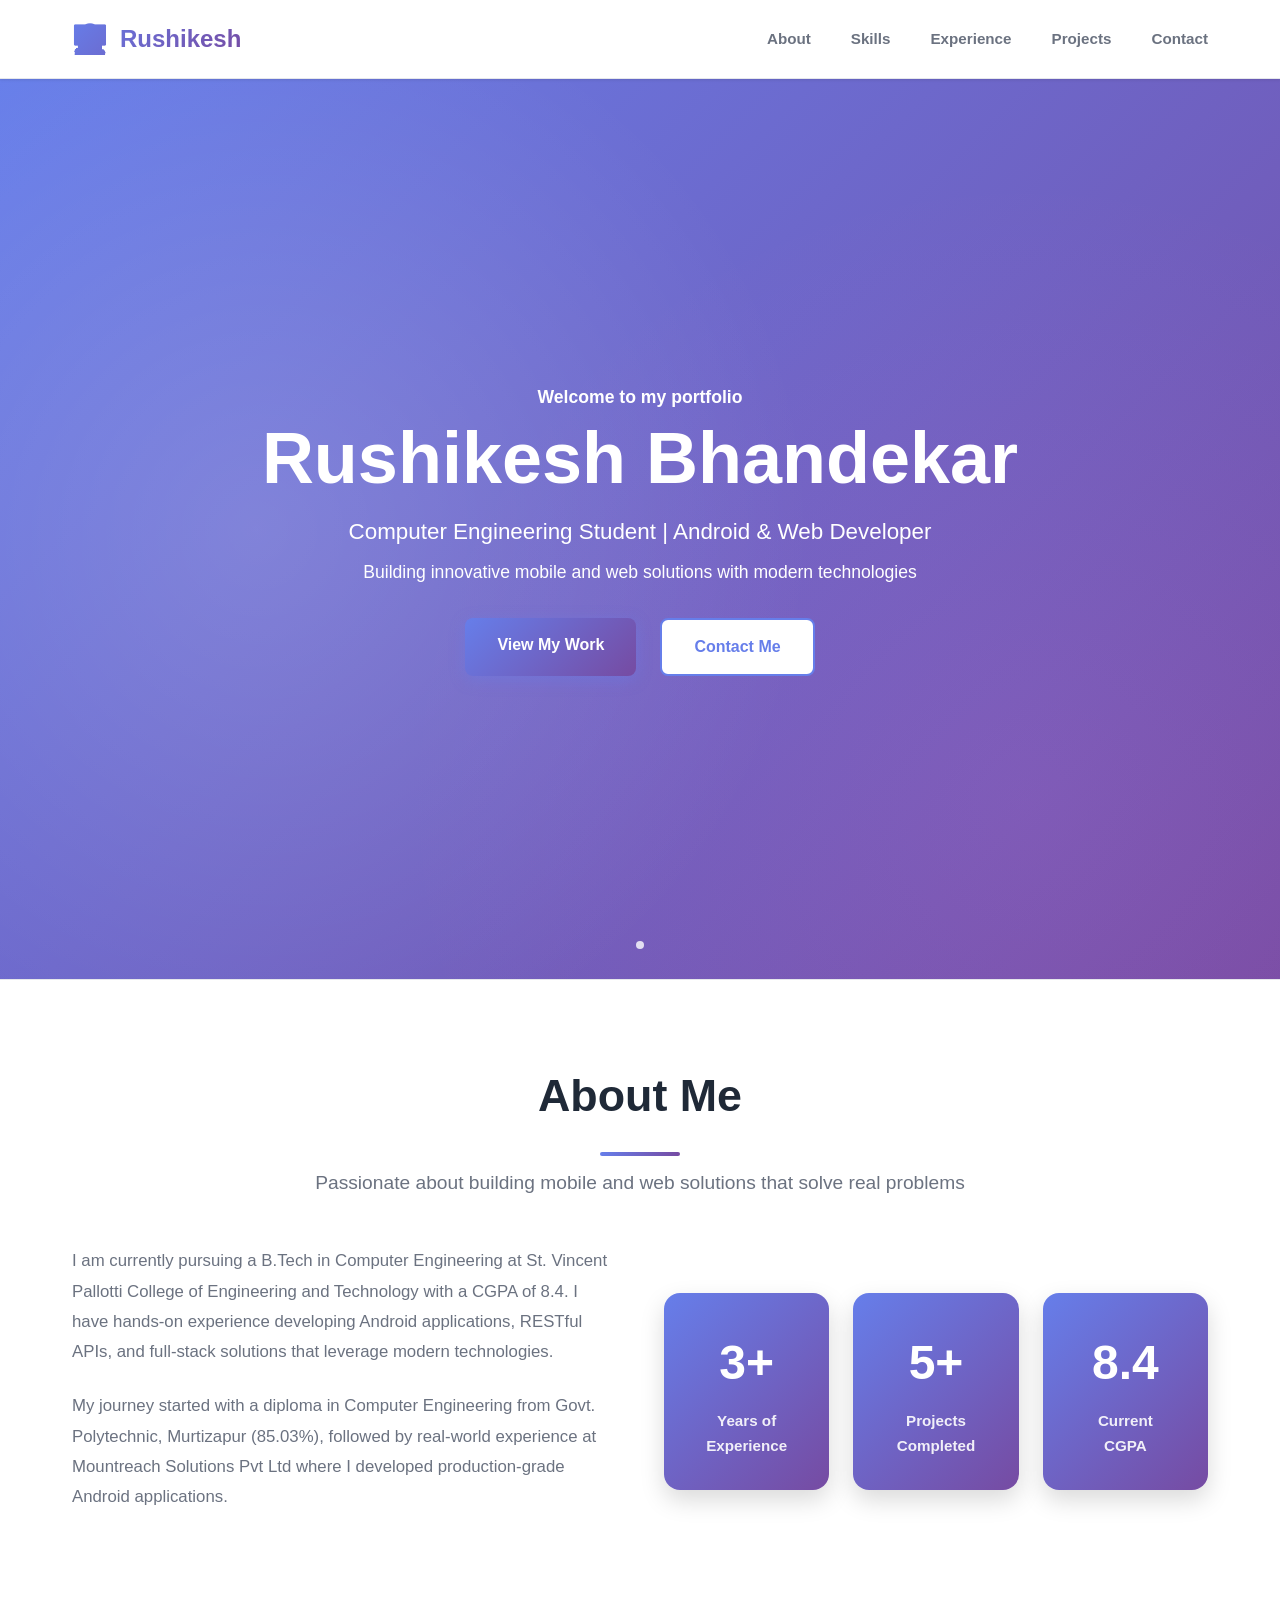
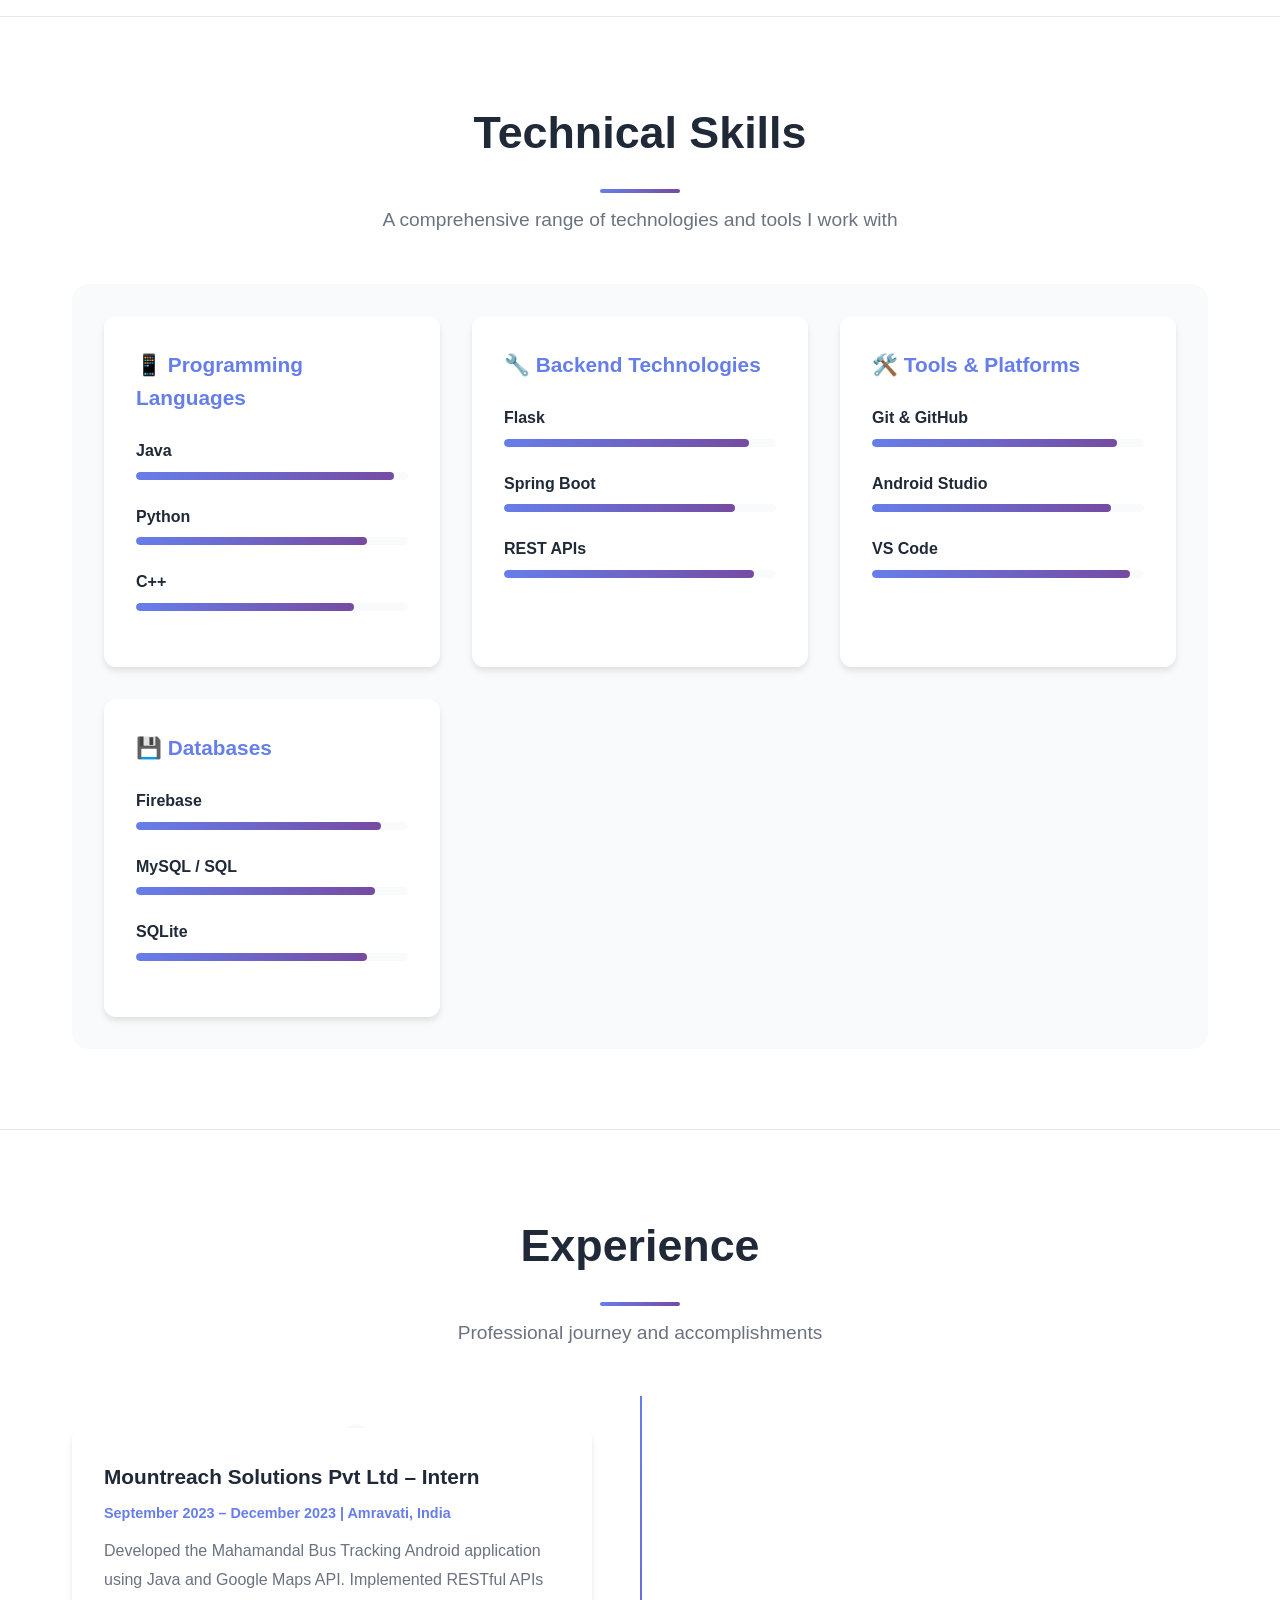
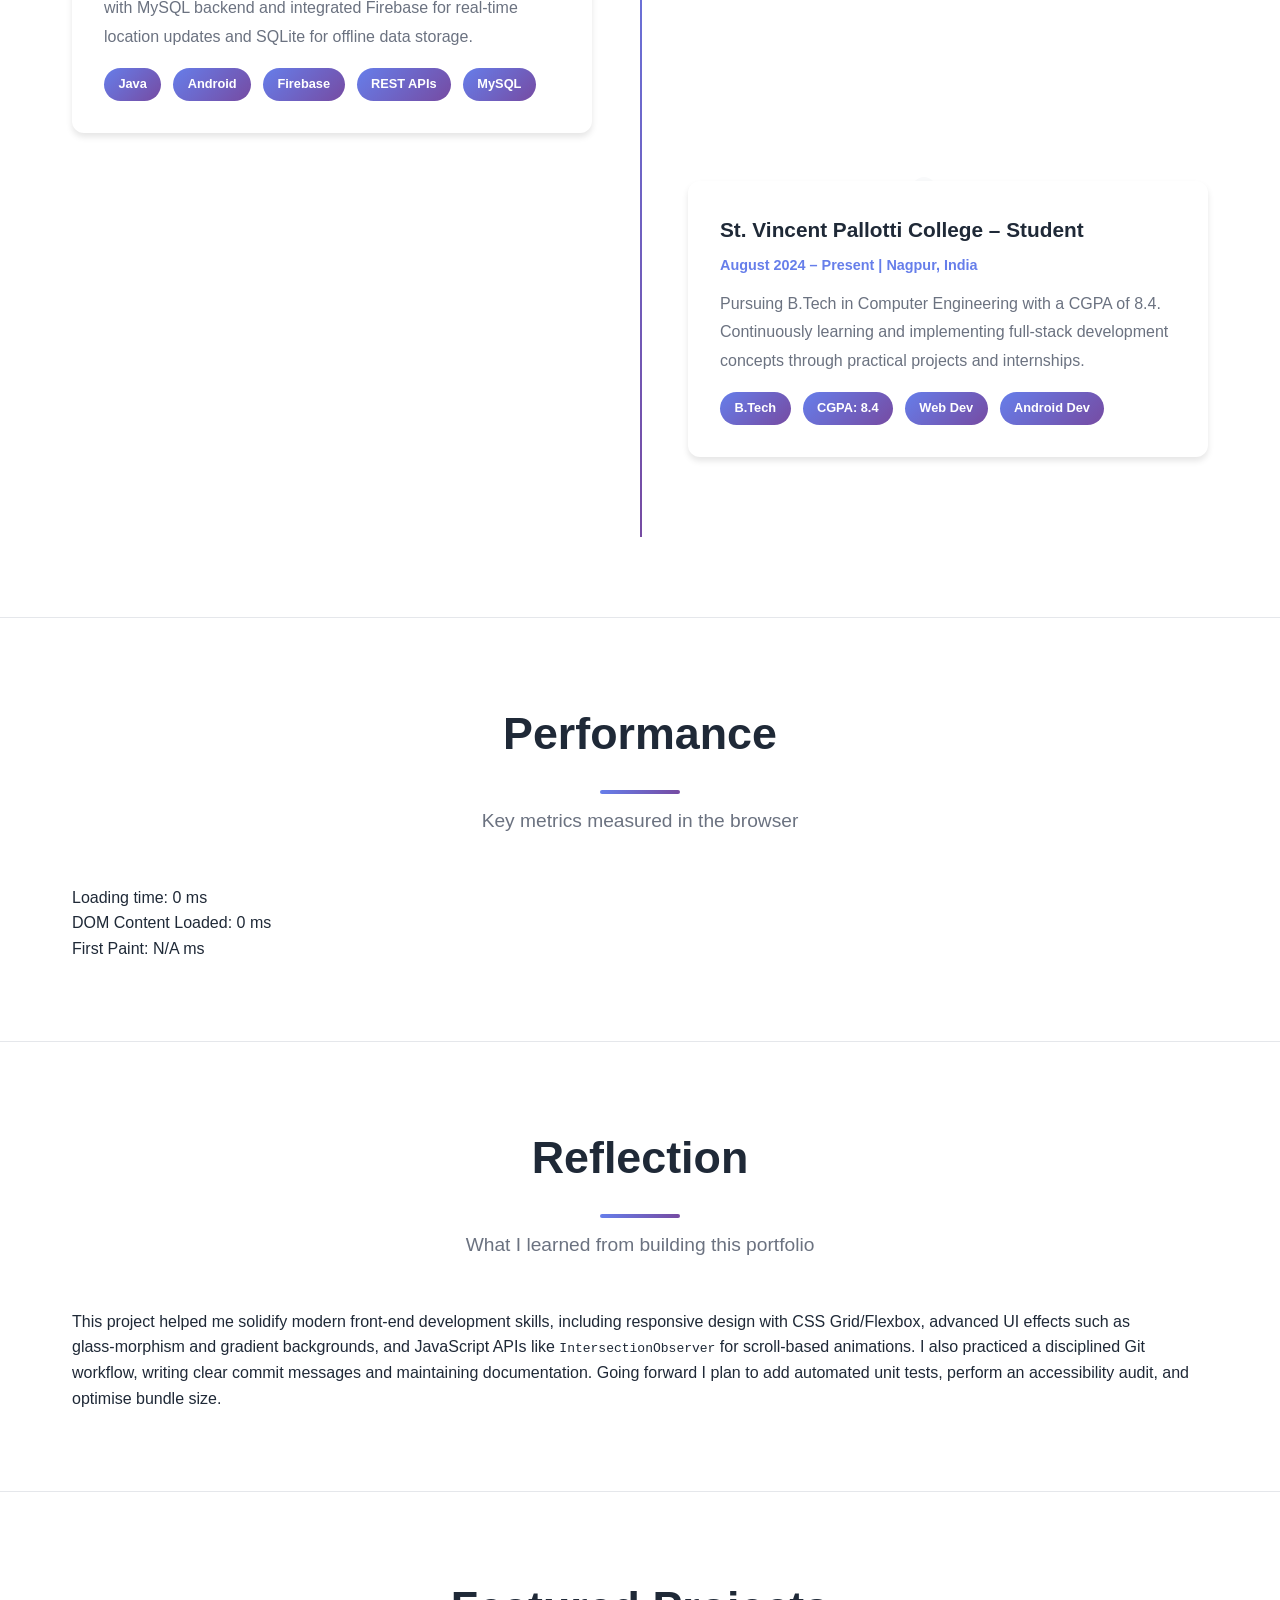
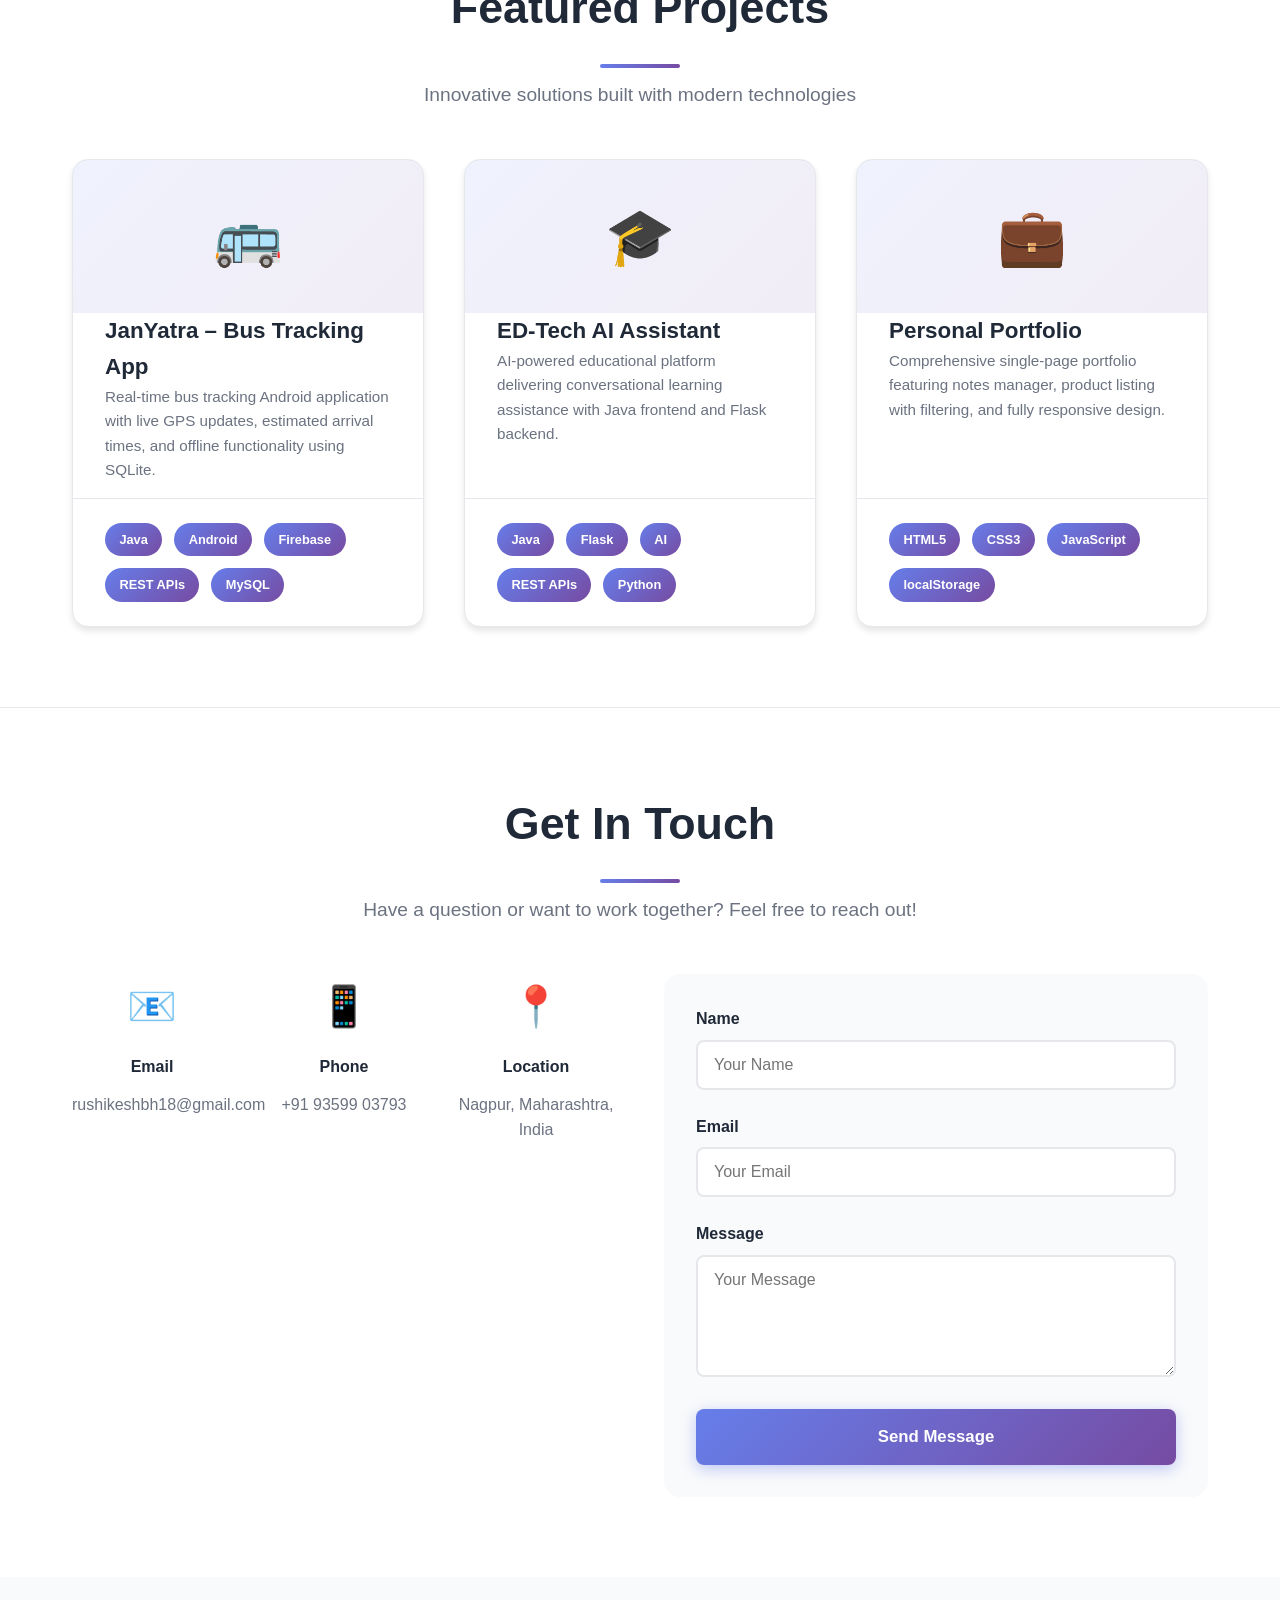
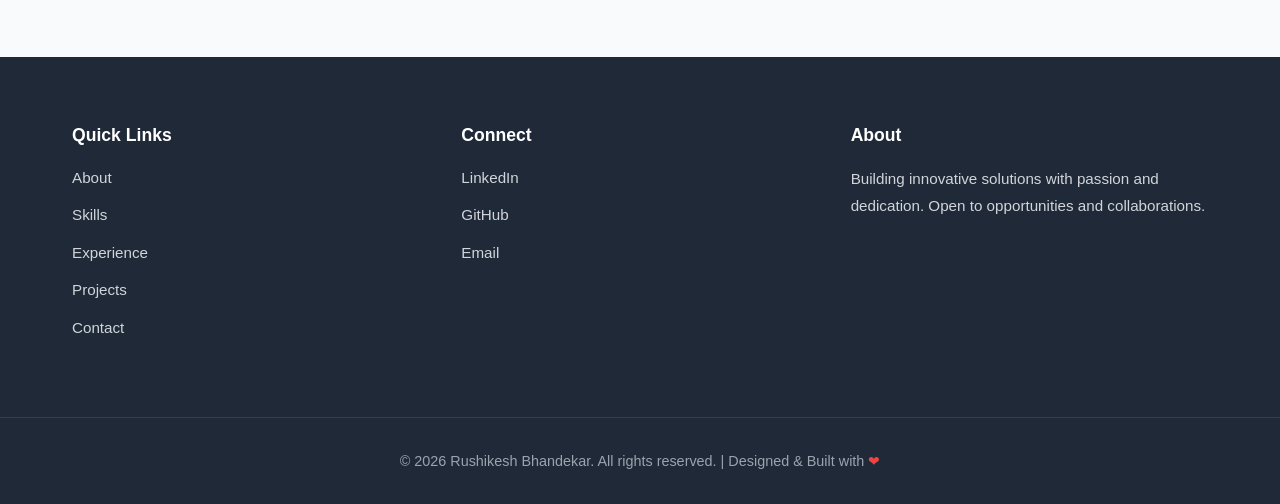
==== commit c65ac28f: "Add Performance and Reflection sections with metrics script" ====
--- a/task-5-portfolio/index.html
+++ b/task-5-portfolio/index.html
@@ -212,6 +212,32 @@
         </div>
     </section>
 
+    <!-- Performance Section -->
+    <section class="section" id="performance">
+        <div class="section-wrapper">
+            <h2 class="section-title">Performance</h2>
+            <p class="section-subtitle">Key metrics measured in the browser</p>
+            <div class="performance-metrics" id="performanceMetrics">
+                <p>Loading time: <span id="loadTime">calculating…</span> ms</p>
+                <p>DOM Content Loaded: <span id="domContentLoaded">calculating…</span> ms</p>
+                <p>First Paint: <span id="firstPaint">calculating…</span> ms</p>
+            </div>
+        </div>
+    </section>
+
+    <!-- Reflection Section -->
+    <section class="section" id="reflection">
+        <div class="section-wrapper">
+            <h2 class="section-title">Reflection</h2>
+            <p class="section-subtitle">What I learned from building this portfolio</p>
+            <p class="reflection-text">
+                This project helped me solidify modern front‑end development skills, including responsive design with CSS Grid/Flexbox, advanced UI effects such as glass‑morphism and gradient backgrounds, and JavaScript APIs like <code>IntersectionObserver</code> for scroll‑based animations. I also practiced a disciplined Git workflow, writing clear commit messages and maintaining documentation. Going forward I plan to add automated unit tests, perform an accessibility audit, and optimise bundle size.
+            </p>
+        </div>
+    </section>
+
+    <!-- Contact Section (unchanged) -->
+
     <!-- Projects Section -->
     <section class="section" id="projects">
         <div class="section-wrapper">
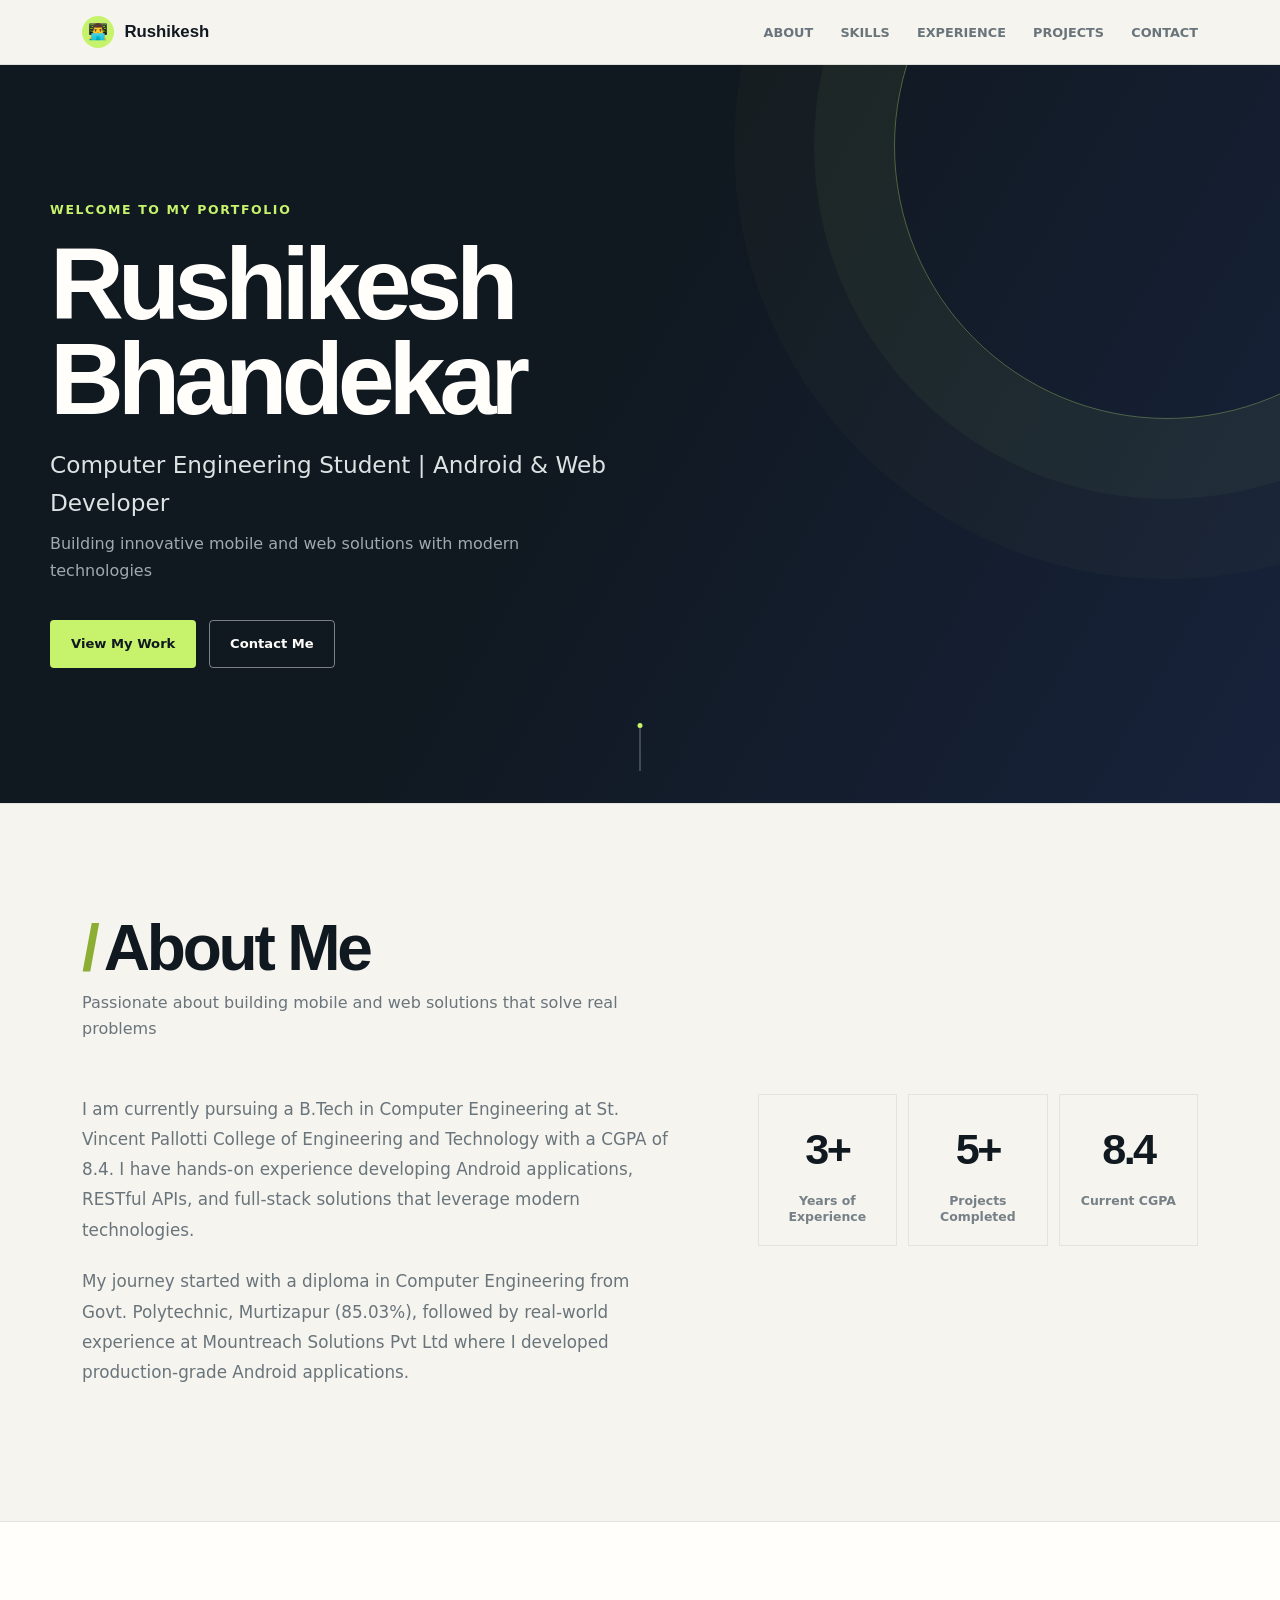
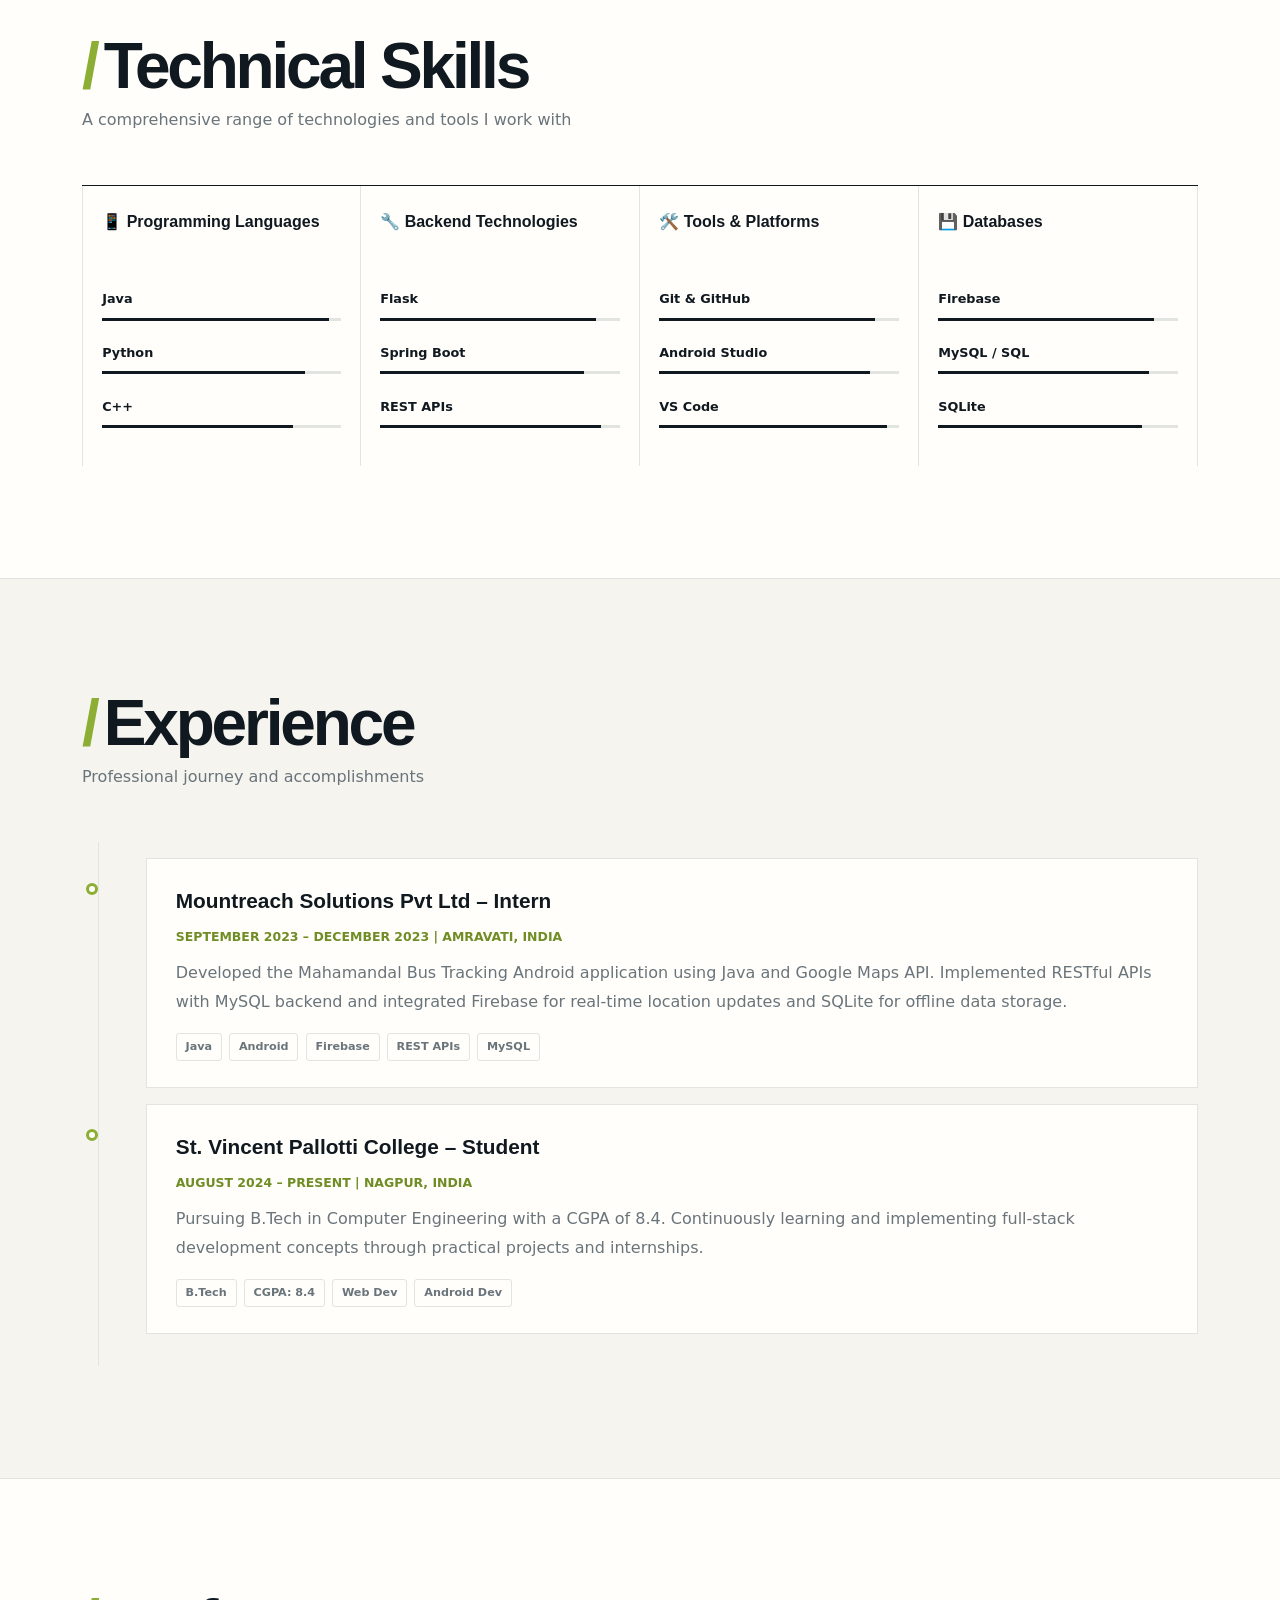
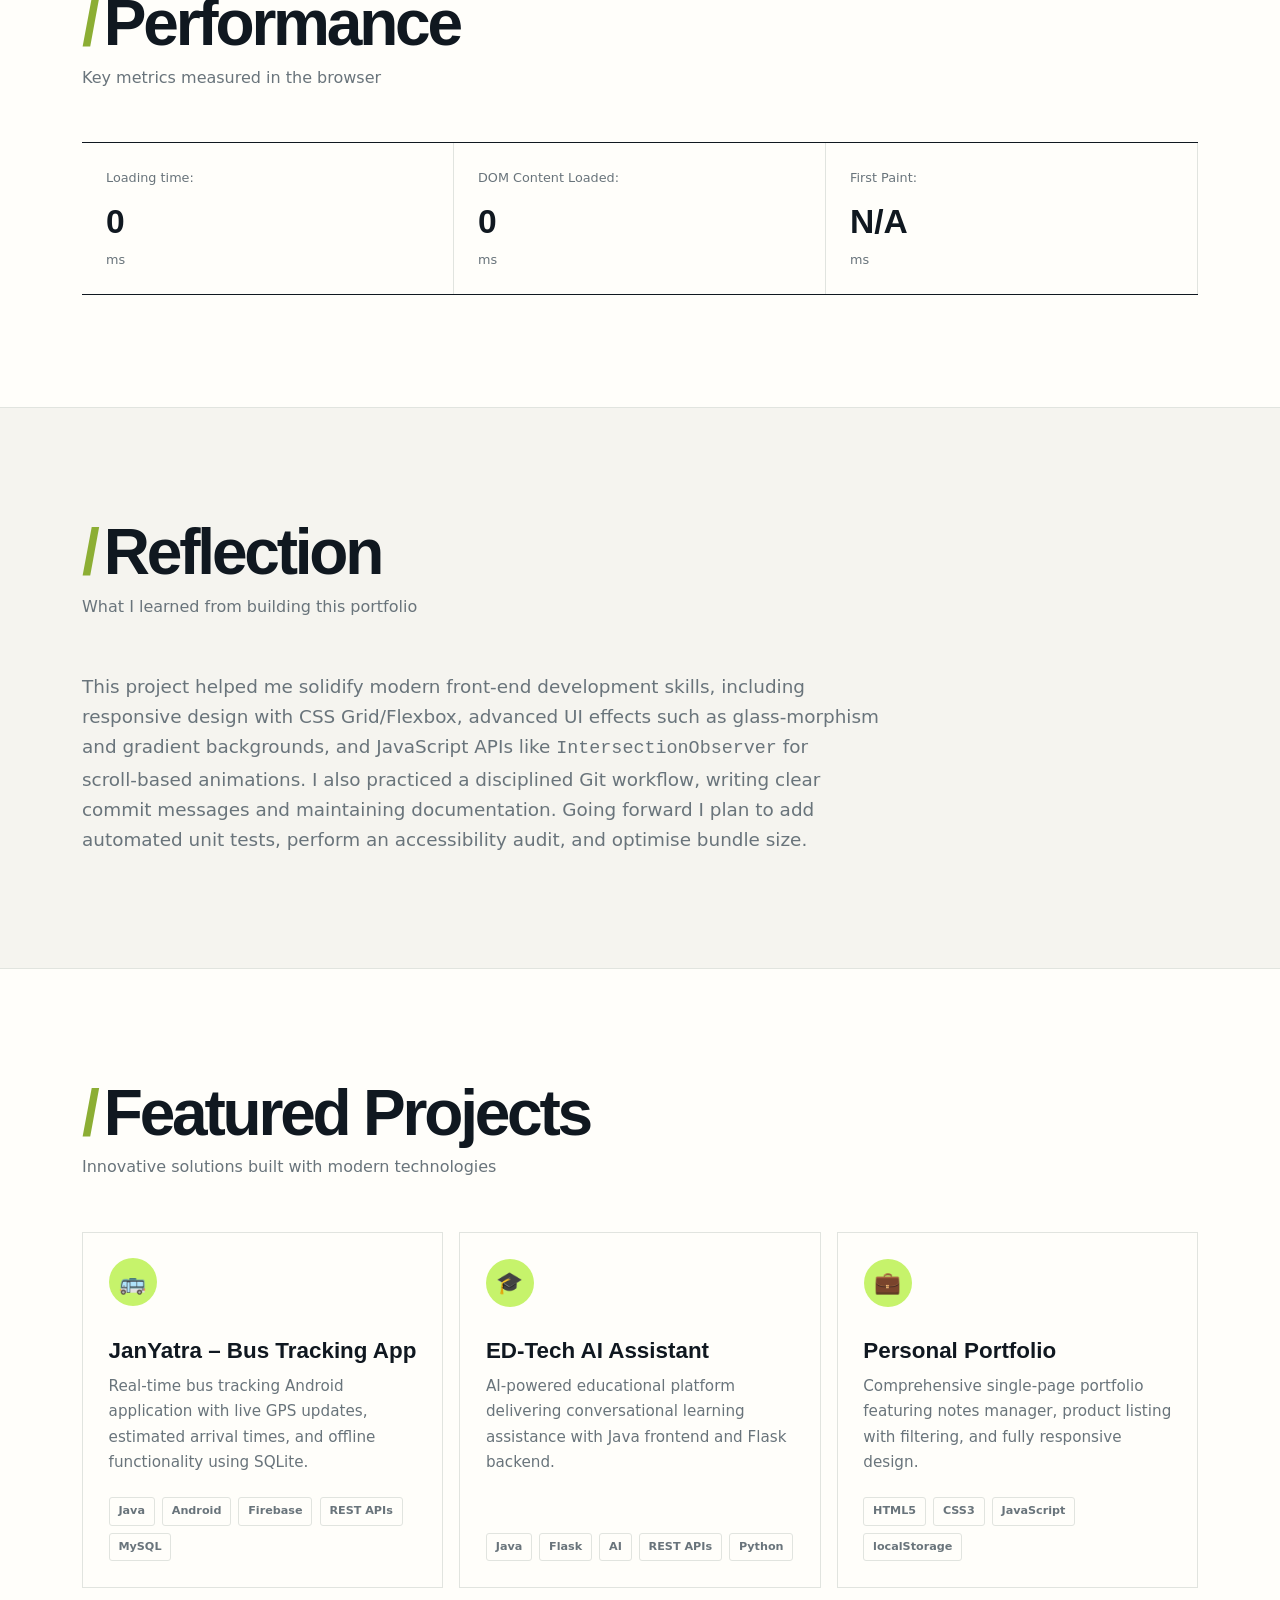
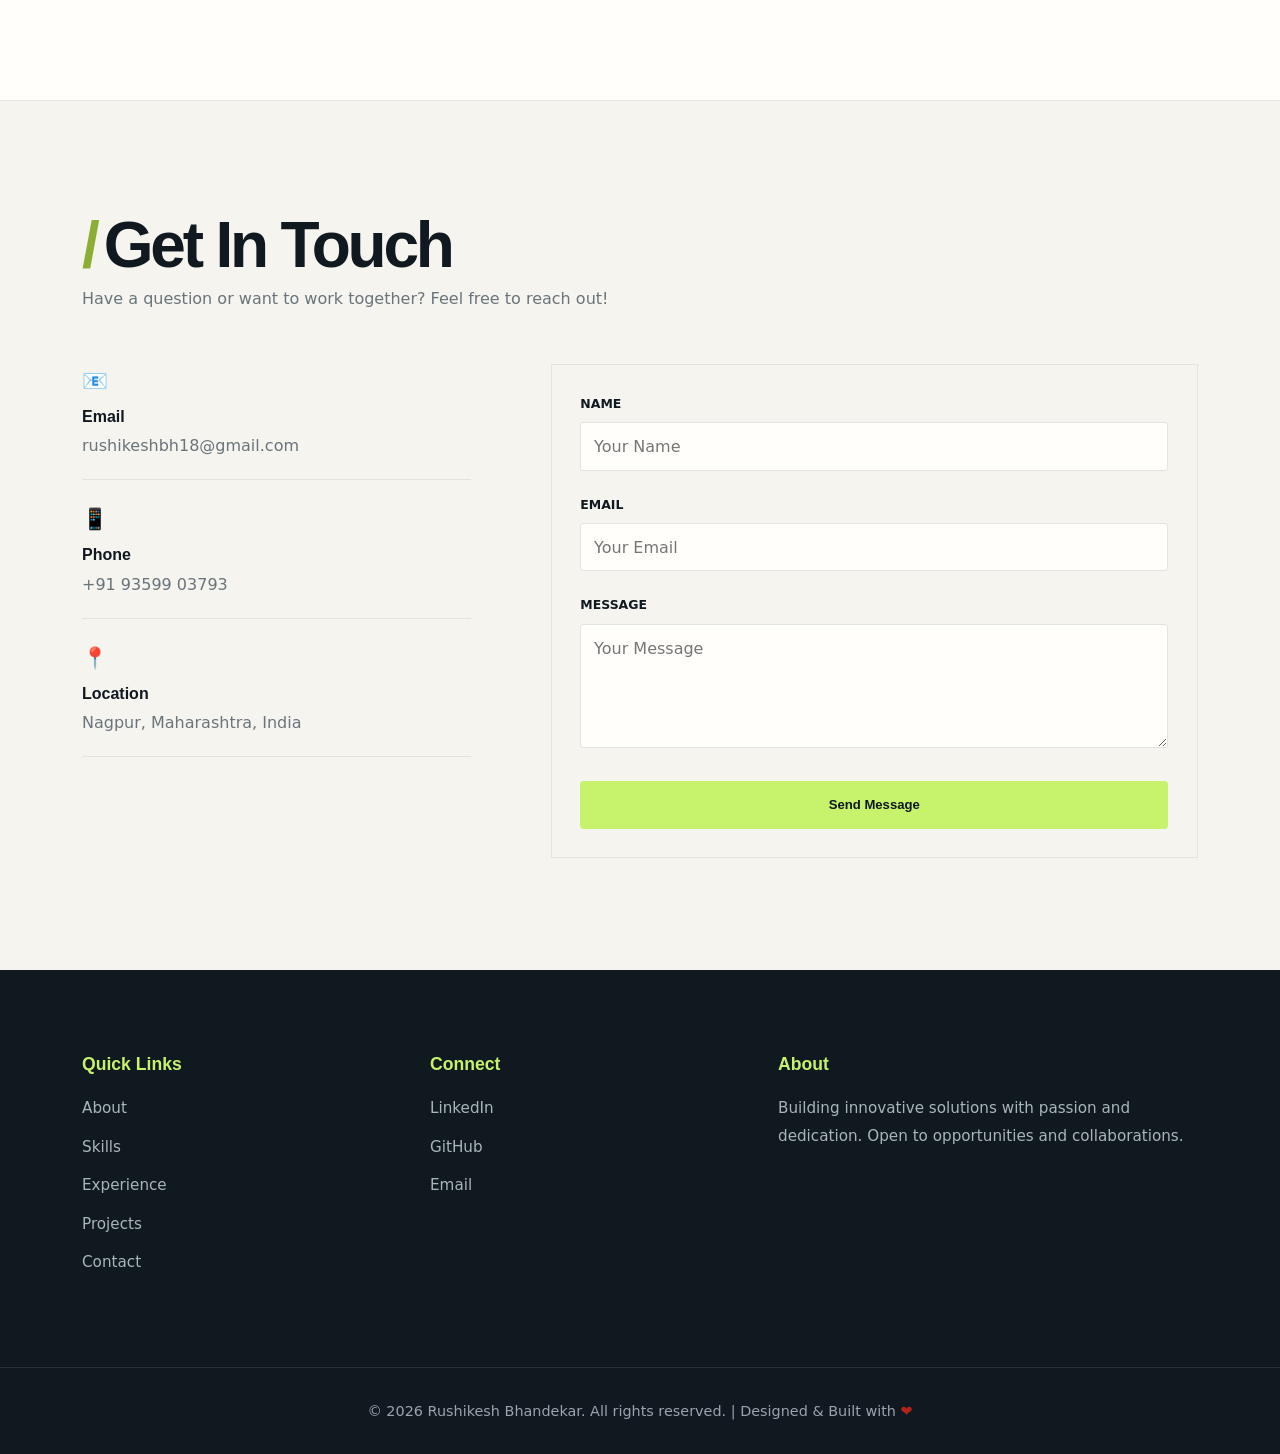
==== commit db4b6baf: "Redesign portfolio with premium editorial UI" ====
--- a/task-5-portfolio/index.html
+++ b/task-5-portfolio/index.html
@@ -5,6 +5,7 @@
     <meta name="viewport" content="width=device-width, initial-scale=1.0">
     <title>Rushikesh Bhandekar - Portfolio</title>
     <link rel="stylesheet" href="styles.css">
+    <link rel="stylesheet" href="redesign.css">
 </head>
 <body>
     <!-- Navigation -->
@@ -14,7 +15,7 @@
                 <span class="logo-icon">👨‍💻</span>
                 <span class="logo-text">Rushikesh</span>
             </div>
-            <button class="mobile-menu-toggle" id="mobileMenuToggle">
+            <button class="mobile-menu-toggle" id="mobileMenuToggle" aria-label="Toggle navigation" aria-controls="navLinks" aria-expanded="false">
                 <span></span>
                 <span></span>
                 <span></span>
--- a/task-5-portfolio/redesign.css
+++ b/task-5-portfolio/redesign.css
@@ -0,0 +1,161 @@
+:root {
+    --primary: #101820;
+    --primary-dark: #1d2b35;
+    --secondary: #4969f3;
+    --accent: #c6f36b;
+    --success: #19704a;
+    --danger: #b42318;
+    --text-dark: #101820;
+    --text-light: #69747b;
+    --text-lighter: #8c969b;
+    --bg-light: #f5f4ef;
+    --bg-white: #fffefa;
+    --border: #e1e4df;
+    --shadow-md: 0 18px 45px rgba(16, 24, 32, .08);
+    --shadow-lg: 0 20px 50px rgba(16, 24, 32, .1);
+    --shadow-xl: 0 24px 60px rgba(16, 24, 32, .12);
+    --transition: all 220ms cubic-bezier(.2, .8, .2, 1);
+}
+
+body { background: var(--bg-light); font-family: Inter, ui-sans-serif, system-ui, sans-serif; line-height: 1.65; }
+body, button, input, textarea { letter-spacing: 0; }
+::selection { background: var(--accent); color: var(--text-dark); }
+
+.navbar { background: rgba(245, 244, 239, .84); backdrop-filter: blur(18px); box-shadow: none; border-color: rgba(16, 24, 32, .1); }
+.nav-container { max-width: 1180px; padding: 1rem 2rem; }
+.logo { gap: .65rem; color: var(--text-dark); background: none; -webkit-text-fill-color: currentColor; font-family: "Space Grotesk", Inter, sans-serif; font-size: 1.05rem; }
+.logo-icon { display: grid; place-items: center; width: 2rem; height: 2rem; border-radius: 50%; background: var(--accent); font-size: 1rem; }
+.nav-links { gap: 1.7rem; }
+.nav-link { font-size: .8rem; font-weight: 700; text-transform: uppercase; }
+.nav-link::after { bottom: -.55rem; background: var(--text-dark); }
+.nav-link:hover, .nav-link.active { color: var(--text-dark); }
+.mobile-menu-toggle { padding: .45rem; }
+.mobile-menu-toggle span { width: 1.45rem; height: 2px; margin: .28rem; border-radius: 0; }
+.mobile-menu-toggle.active span:nth-child(1) { transform: translateY(6px) rotate(45deg); }
+.mobile-menu-toggle.active span:nth-child(3) { transform: translateY(-6px) rotate(-45deg); }
+
+.hero { min-height: 82vh; justify-content: stretch; padding: 6rem 2rem; background: var(--text-dark); }
+.hero::before { content: ""; position: absolute; width: 34rem; height: 34rem; right: -10rem; top: -12rem; border: 1px solid rgba(198,243,107,.35); border-radius: 50%; box-shadow: 0 0 0 5rem rgba(198,243,107,.04), 0 0 0 10rem rgba(198,243,107,.025); }
+.hero-bg { background: linear-gradient(120deg, transparent 45%, rgba(73,105,243,.13)); animation: none; }
+.hero-content { width: min(1180px, 100%); max-width: none; margin: auto; text-align: left; }
+.hero-text { max-width: 850px; }
+.hero-greeting { margin-bottom: 1rem; color: var(--accent); font-size: .78rem; font-weight: 800; text-transform: uppercase; letter-spacing: .13em; }
+.hero-title { max-width: 850px; margin-bottom: 1.2rem; font-family: "Space Grotesk", Inter, sans-serif; font-size: clamp(3.4rem, 8vw, 7.8rem); line-height: .93; letter-spacing: -.06em; }
+.hero-subtitle { max-width: 620px; margin-bottom: .55rem; color: #dce3e3; font-size: clamp(1.1rem, 2vw, 1.45rem); }
+.hero-description { max-width: 520px; margin-bottom: 2.25rem; color: #9eaaad; font-size: 1rem; }
+.hero-buttons { justify-content: flex-start; gap: .8rem; }
+.scroll-indicator { bottom: 2rem; width: 1px; height: 3rem; background: rgba(255,255,255,.4); animation: none; }
+.scroll-dot { width: 5px; height: 5px; margin-left: -2px; background: var(--accent); animation: editorialBounce 2s infinite; }
+@keyframes editorialBounce { 0%,100% { transform: translateY(0); } 50% { transform: translateY(35px); } }
+
+.section { background: var(--bg-white); border-color: var(--border); }
+.section:nth-of-type(even) { background: var(--bg-light); }
+.section-wrapper { max-width: 1180px; padding: 7rem 2rem; }
+.section-title { margin-bottom: .6rem; padding: 0; text-align: left; font-family: "Space Grotesk", Inter, sans-serif; font-size: clamp(2.3rem, 5vw, 4.6rem); line-height: 1; letter-spacing: -.05em; }
+.section-title::before { content: "/"; margin-right: .45rem; color: #8cae34; }
+.section-title::after { display: none; }
+.section-subtitle { max-width: 560px; margin-bottom: 3.2rem; text-align: left; font-size: 1rem; font-weight: 400; }
+
+.btn { min-height: 3rem; padding: .78rem 1.25rem; border: 1px solid transparent; border-radius: 4px; font-size: .82rem; font-weight: 800; box-shadow: none; }
+.btn:hover { transform: translateY(-3px); }
+.btn-primary { background: var(--accent); color: var(--text-dark); box-shadow: none; }
+.btn-primary:hover { background: #d8fa91; box-shadow: none; }
+.btn-secondary { background: transparent; border: 1px solid rgba(255,255,255,.45); color: var(--bg-white); }
+.btn-secondary:hover { background: transparent; border-color: var(--accent); color: var(--accent); }
+
+.about-grid { grid-template-columns: 1.15fr .85fr; gap: 5rem; align-items: start; }
+.about-info p { max-width: 650px; margin-bottom: 1.35rem; font-size: 1.05rem; }
+.about-stats { gap: .7rem; }
+.stat-box { min-height: 150px; padding: 1.2rem; border: 1px solid var(--border); border-radius: 0; background: var(--bg-light); color: var(--text-dark); box-shadow: none; }
+.stat-box:hover { transform: translateY(-5px); border-color: #8cae34; box-shadow: none; }
+.stat-number { font-family: "Space Grotesk", sans-serif; font-size: 2.7rem; letter-spacing: -.06em; }
+.stat-label { color: var(--text-light); font-size: .78rem; line-height: 1.3; }
+
+.skills-container { padding: 0; border-top: 1px solid var(--text-dark); border-radius: 0; background: transparent; }
+.skills-grid { grid-template-columns: repeat(4, 1fr); gap: 0; }
+.skill-category { min-height: 250px; padding: 1.6rem 1.2rem 1rem; border-right: 1px solid var(--border); border-radius: 0; box-shadow: none; }
+.skill-category:first-child { border-left: 1px solid var(--border); }
+.skill-category:hover { transform: none; background: var(--bg-light); box-shadow: none; }
+.skill-category h3 { min-height: 3.2rem; margin-bottom: 1.6rem; color: var(--text-dark); font-family: "Space Grotesk", sans-serif; font-size: 1rem; line-height: 1.25; }
+.skill-item { margin-bottom: 1.35rem; }
+.skill-name { font-size: .8rem; }
+.skill-bar { height: 3px; border-radius: 0; background: var(--border); }
+.skill-progress { border-radius: 0; background: var(--text-dark); }
+
+.experience-timeline { display: grid; gap: 1rem; padding-top: 1rem; }
+.experience-timeline::before { left: 1rem; width: 1px; background: var(--border); }
+.timeline-item, .timeline-item:nth-child(odd), .timeline-item:nth-child(even) { margin: 0; padding: 0 0 0 4rem; }
+.timeline-marker { left: .65rem; top: 1.6rem; width: .75rem; height: .75rem; border: 3px solid #8cae34; background: var(--bg-white); box-shadow: none; }
+.timeline-content { padding: 1.6rem 1.8rem; border: 1px solid var(--border); border-radius: 0; box-shadow: none; }
+.timeline-content:hover { transform: translateX(5px); box-shadow: var(--shadow-md); }
+.timeline-content h3 { font-family: "Space Grotesk", sans-serif; }
+.timeline-date { color: #708d25; font-size: .78rem; text-transform: uppercase; }
+.timeline-tags, .project-tags { gap: .45rem; }
+.tag { padding: .25rem .55rem; border: 1px solid var(--border); border-radius: 3px; background: transparent; color: var(--text-light); font-size: .7rem; }
+
+.performance-metrics { display: grid; grid-template-columns: repeat(3, 1fr); border-top: 1px solid var(--text-dark); border-bottom: 1px solid var(--text-dark); }
+.performance-metrics p { padding: 1.5rem; border-right: 1px solid var(--border); color: var(--text-light); font-size: .8rem; }
+.performance-metrics span { display: block; margin-top: .35rem; color: var(--text-dark); font-family: "Space Grotesk", sans-serif; font-size: 2.1rem; font-weight: 700; }
+.reflection-text { max-width: 800px; color: var(--text-light); font-size: 1.15rem; }
+
+.projects-grid { grid-template-columns: repeat(3, 1fr); gap: 1rem; }
+.project-card { min-height: 340px; padding: 1.6rem; border: 1px solid var(--border); border-radius: 0; box-shadow: none; }
+.project-card:nth-child(2) { transform: translateY(2rem); }
+.project-card:hover { transform: translateY(-7px); border-color: var(--text-dark); box-shadow: var(--shadow-md); }
+.project-card:nth-child(2):hover { transform: translateY(calc(2rem - 7px)); }
+.project-icon { display: grid; place-items: center; width: 3rem; height: 3rem; margin-bottom: 2rem; padding: 0; border-radius: 50%; background: var(--accent); font-size: 1.35rem; }
+.project-title { margin-bottom: .7rem; padding: 0; font-family: "Space Grotesk", sans-serif; line-height: 1.1; }
+.project-description { margin-bottom: 1.4rem; padding: 0; }
+.project-tags { padding: 0; border: 0; }
+
+.contact-grid { grid-template-columns: .75fr 1.25fr; gap: 5rem; align-items: start; }
+.contact-info { grid-template-columns: 1fr; gap: 1.4rem; }
+.contact-item { padding-bottom: 1.2rem; border-bottom: 1px solid var(--border); text-align: left; }
+.contact-icon { margin-bottom: .35rem; font-size: 1.3rem; }
+.contact-item h4 { margin-bottom: .2rem; font-family: "Space Grotesk", sans-serif; }
+.contact-form { padding: 1.8rem; border: 1px solid var(--border); border-radius: 0; background: var(--bg-light); }
+.form-label { font-size: .78rem; font-weight: 800; text-transform: uppercase; }
+.form-input { padding: .85rem .8rem; border: 1px solid var(--border); border-radius: 3px; }
+.form-input:focus { border-color: var(--text-dark); box-shadow: 3px 3px 0 var(--accent); }
+
+.footer { margin-top: 0; background: var(--text-dark); }
+.footer-content { max-width: 1180px; padding: 5rem 2rem; grid-template-columns: 1fr 1fr 1.4fr; gap: 3rem; }
+.footer-section h4 { color: var(--accent); font-family: "Space Grotesk", sans-serif; }
+.footer-section p, .footer-links a, .social-links a { color: #aab5b8; }
+.footer-links a:hover, .social-links a:hover { color: var(--accent); transform: none; }
+.heart { animation: none; }
+
+@media (max-width: 800px) {
+    .section-wrapper { padding: 5rem 1.25rem; }
+    .about-grid, .contact-grid { grid-template-columns: 1fr; gap: 2.5rem; }
+    .skills-grid { grid-template-columns: repeat(2, 1fr); }
+    .skill-category:nth-child(3) { border-left: 1px solid var(--border); }
+    .projects-grid { grid-template-columns: 1fr; }
+    .project-card:nth-child(2), .project-card:nth-child(2):hover { transform: none; }
+    .footer-content { grid-template-columns: 1fr 1fr; }
+    .footer-section:last-child { grid-column: 1 / -1; }
+}
+
+@media (max-width: 560px) {
+    .nav-container { padding: .9rem 1.25rem; }
+    .mobile-menu-toggle { display: block; }
+    .nav-links { background: var(--bg-white); }
+    .hero { min-height: 88vh; padding: 5rem 1.25rem; }
+    .hero-title { font-size: clamp(3.1rem, 16vw, 5rem); }
+    .hero-buttons { align-items: stretch; flex-direction: column; max-width: 240px; }
+    .section-title { font-size: 2.8rem; }
+    .about-stats, .performance-metrics { grid-template-columns: 1fr; }
+    .stat-box { min-height: auto; }
+    .performance-metrics p { border-right: 0; border-bottom: 1px solid var(--border); }
+    .skills-grid { grid-template-columns: 1fr; }
+    .skill-category, .skill-category:first-child, .skill-category:nth-child(3) { border-left: 1px solid var(--border); border-right: 1px solid var(--border); border-bottom: 1px solid var(--border); }
+    .timeline-item, .timeline-item:nth-child(odd), .timeline-item:nth-child(even) { padding-left: 2.5rem; }
+    .experience-timeline::before { left: .5rem; }
+    .timeline-marker { left: .15rem; }
+    .footer-content { grid-template-columns: 1fr; padding: 3.5rem 1.25rem; }
+    .footer-section:last-child { grid-column: auto; }
+}
+
+@media (prefers-reduced-motion: reduce) {
+    *, *::before, *::after { scroll-behavior: auto !important; animation-duration: .01ms !important; transition-duration: .01ms !important; }
+}
